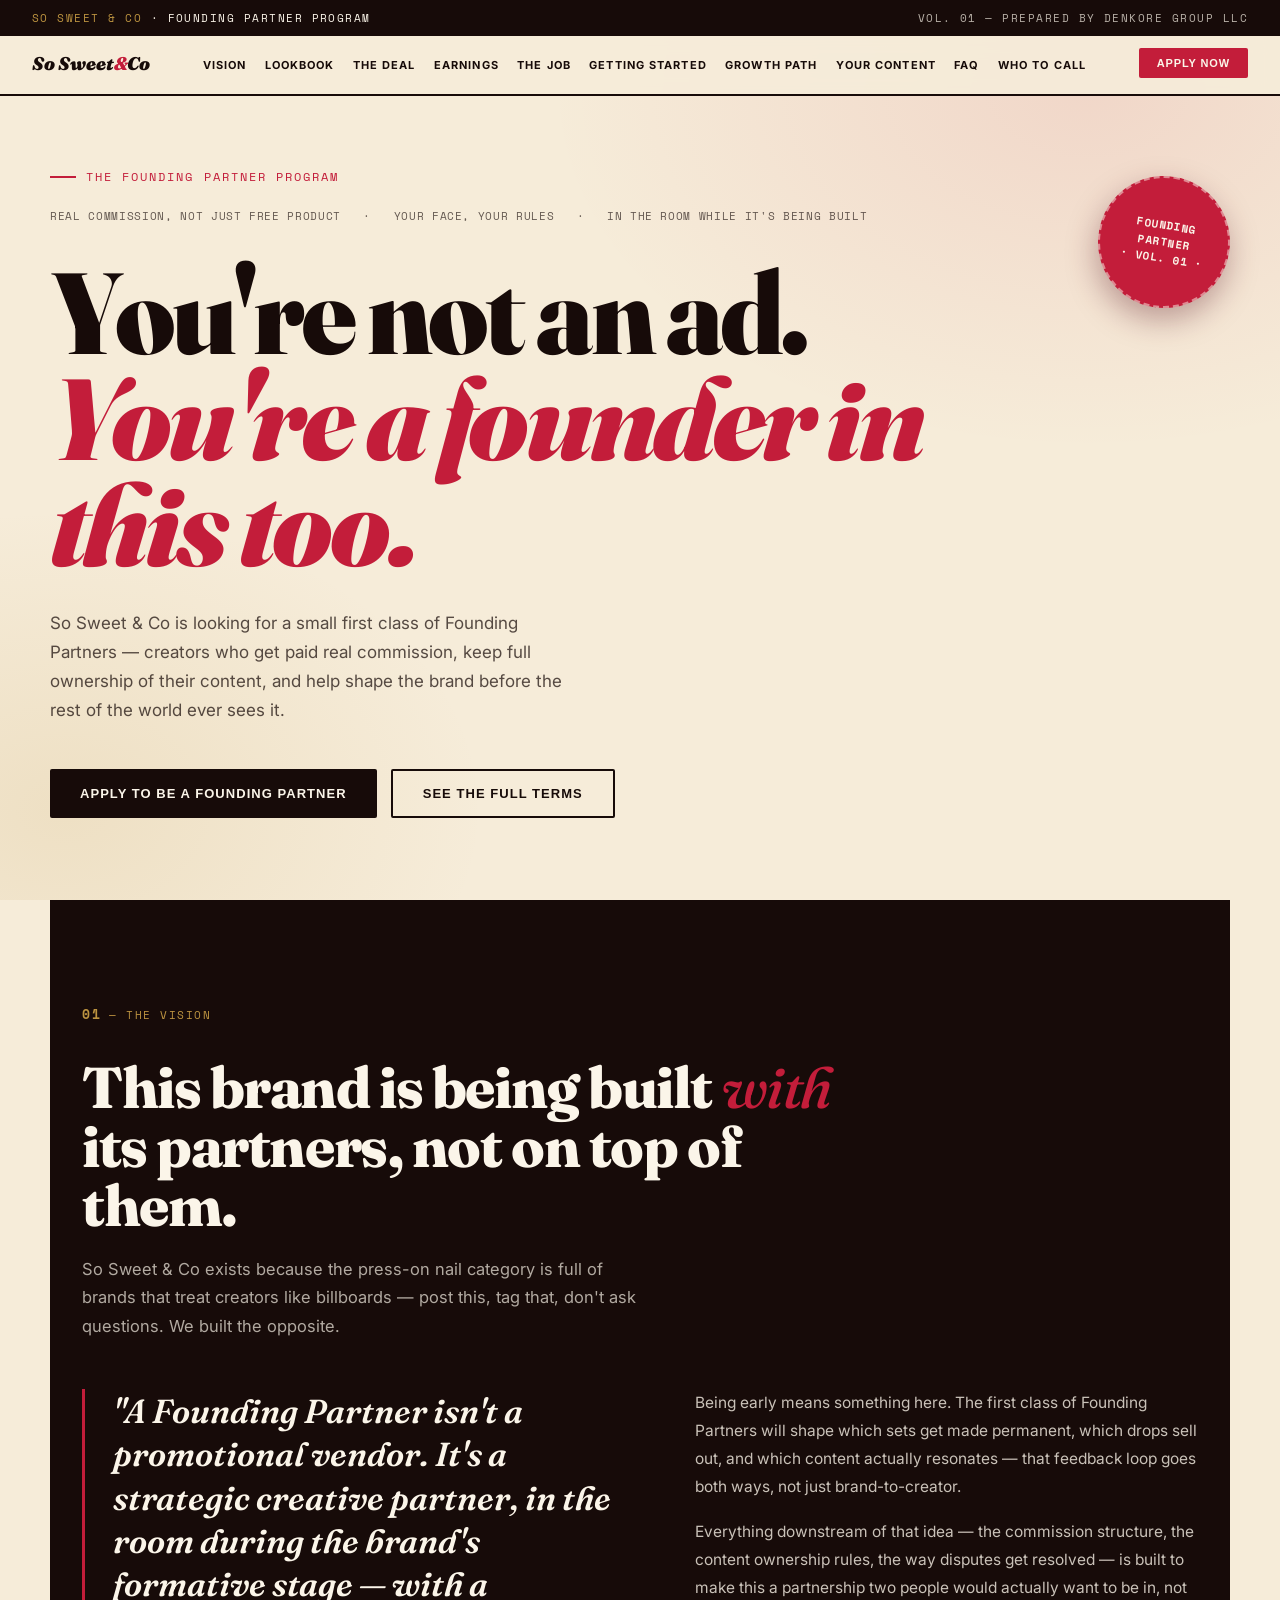
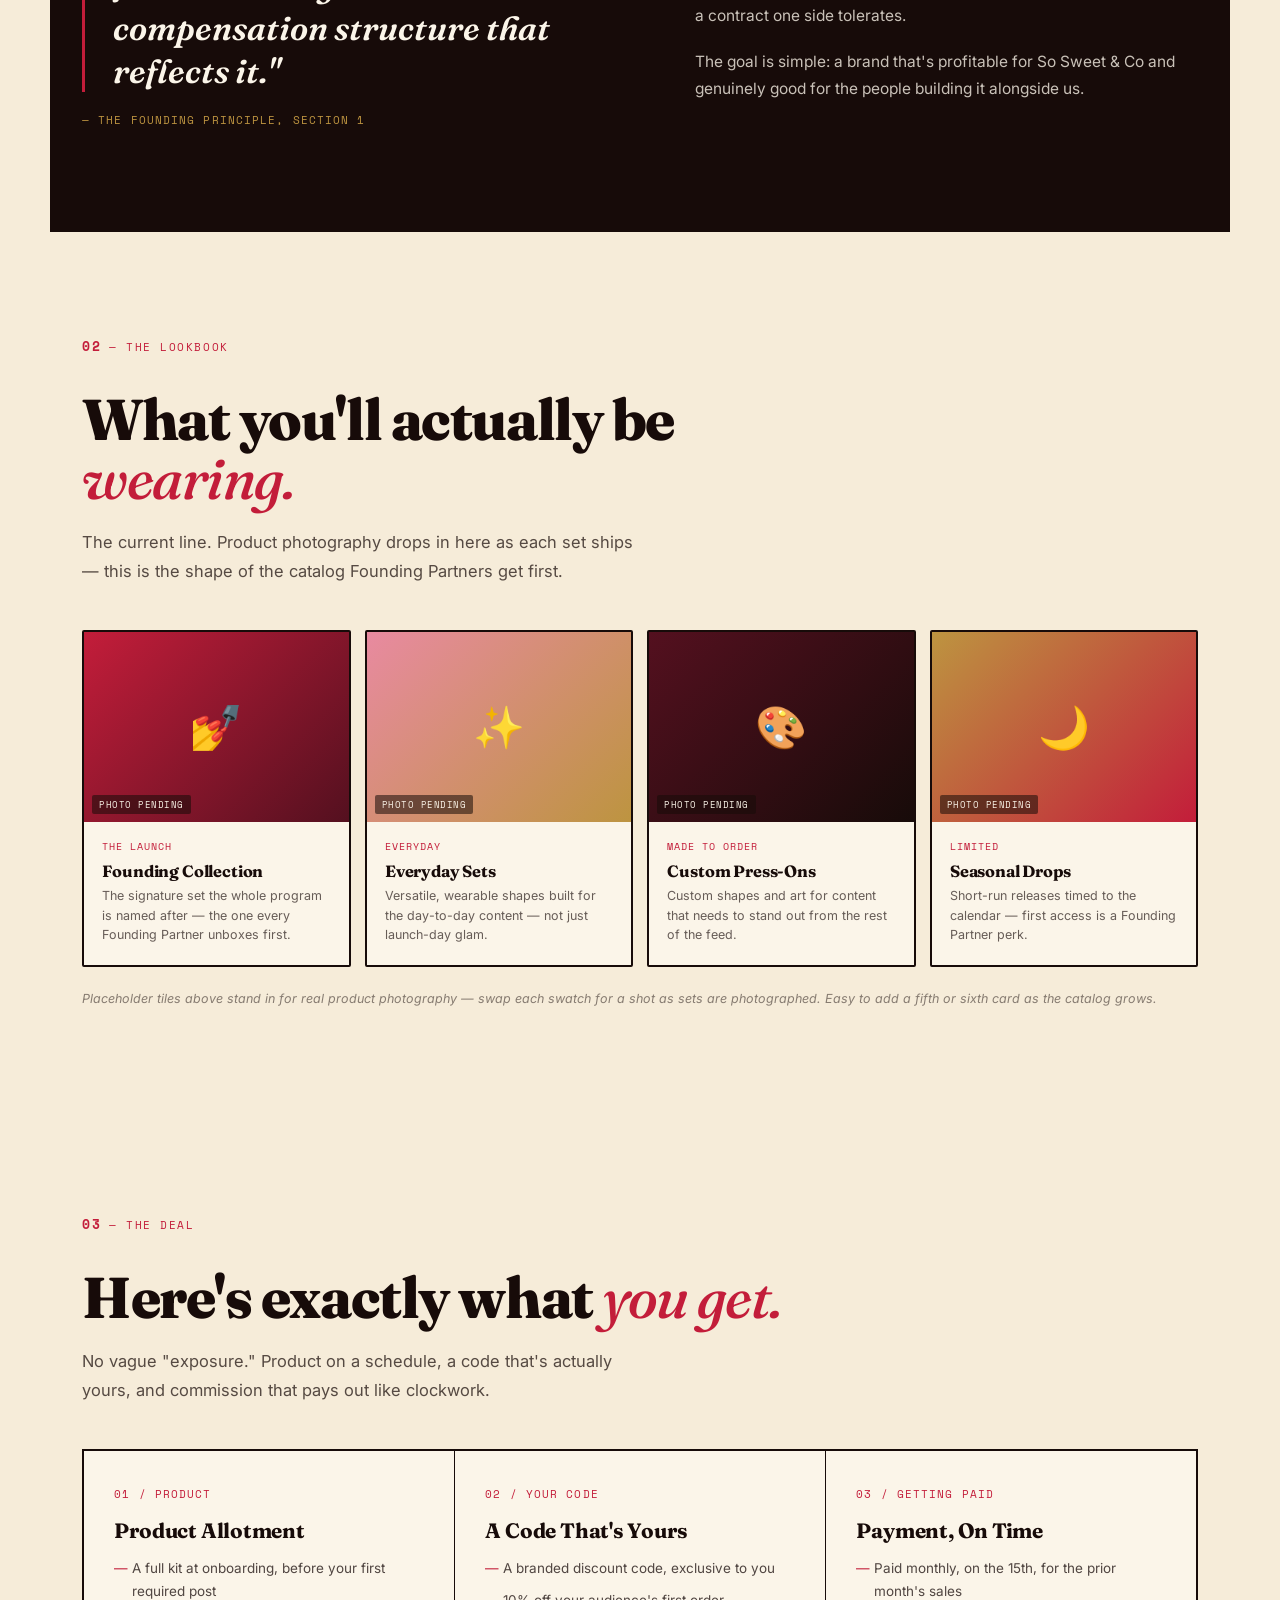
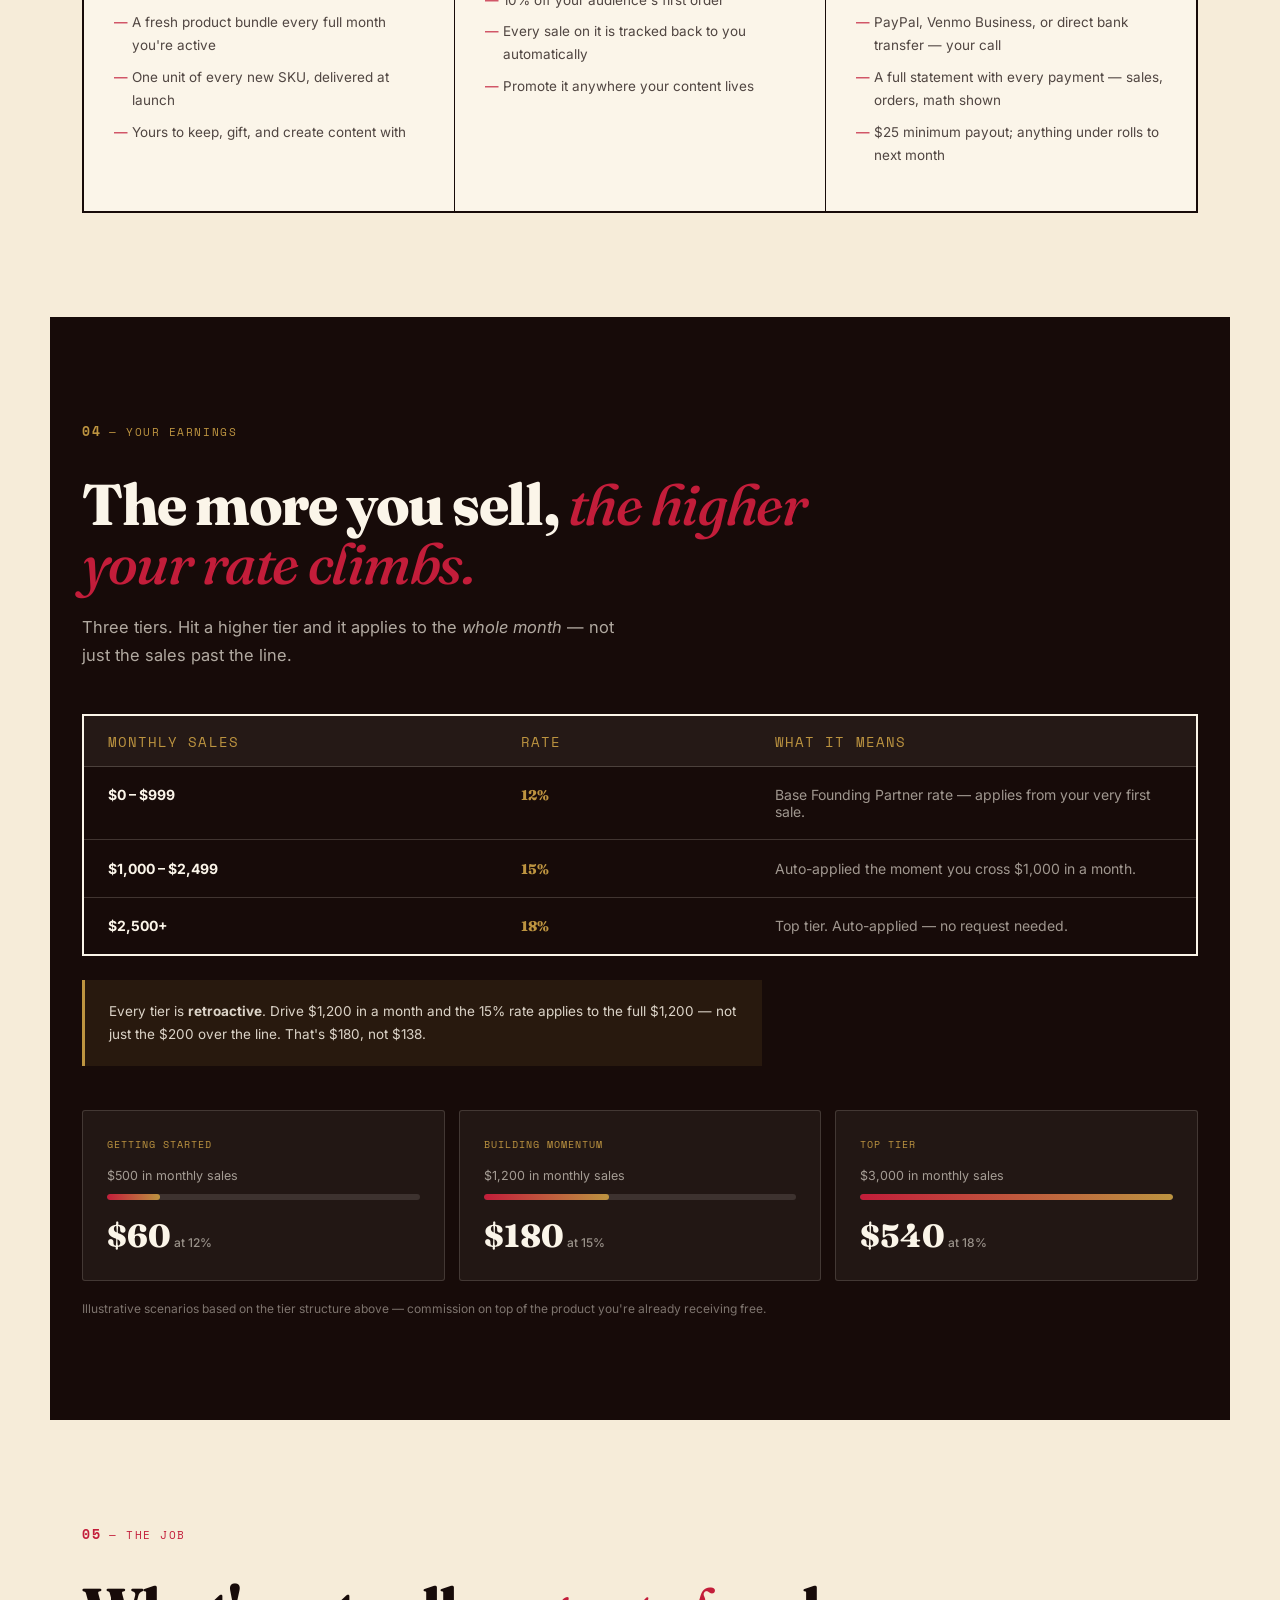
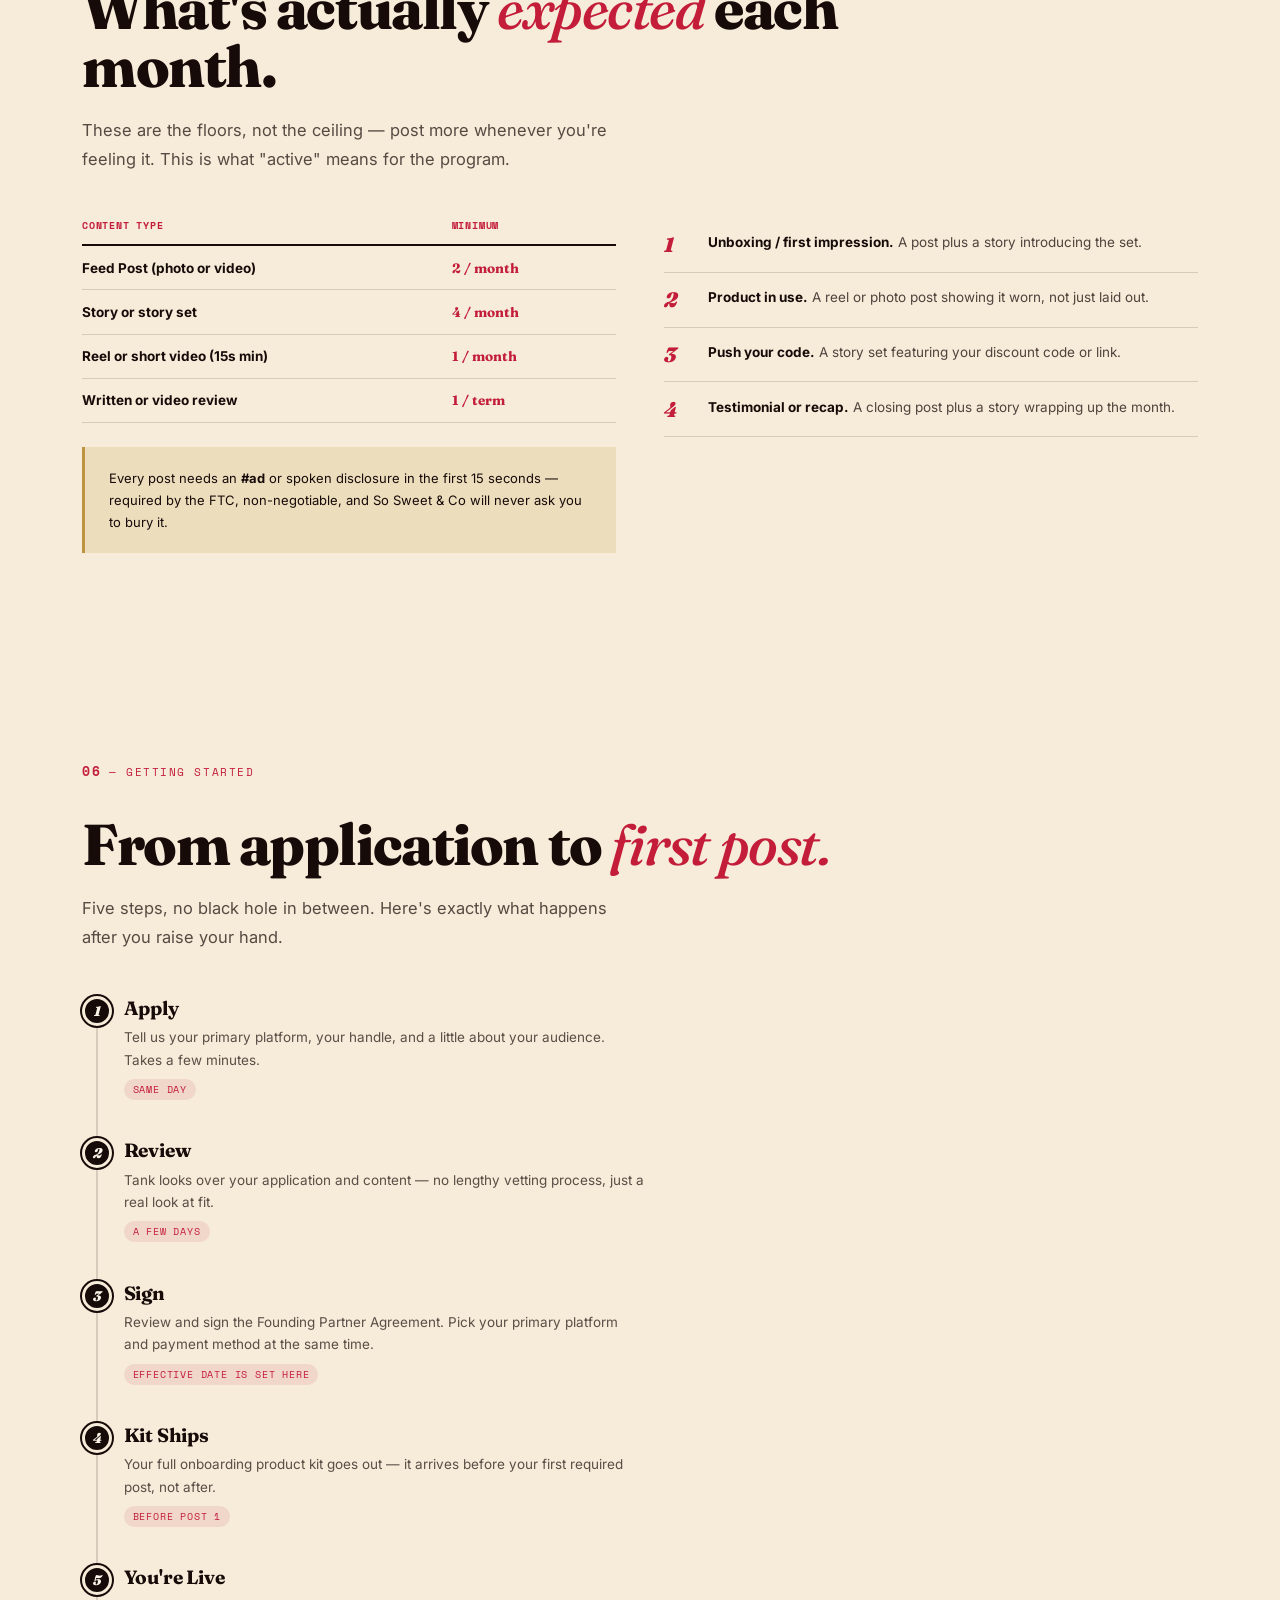
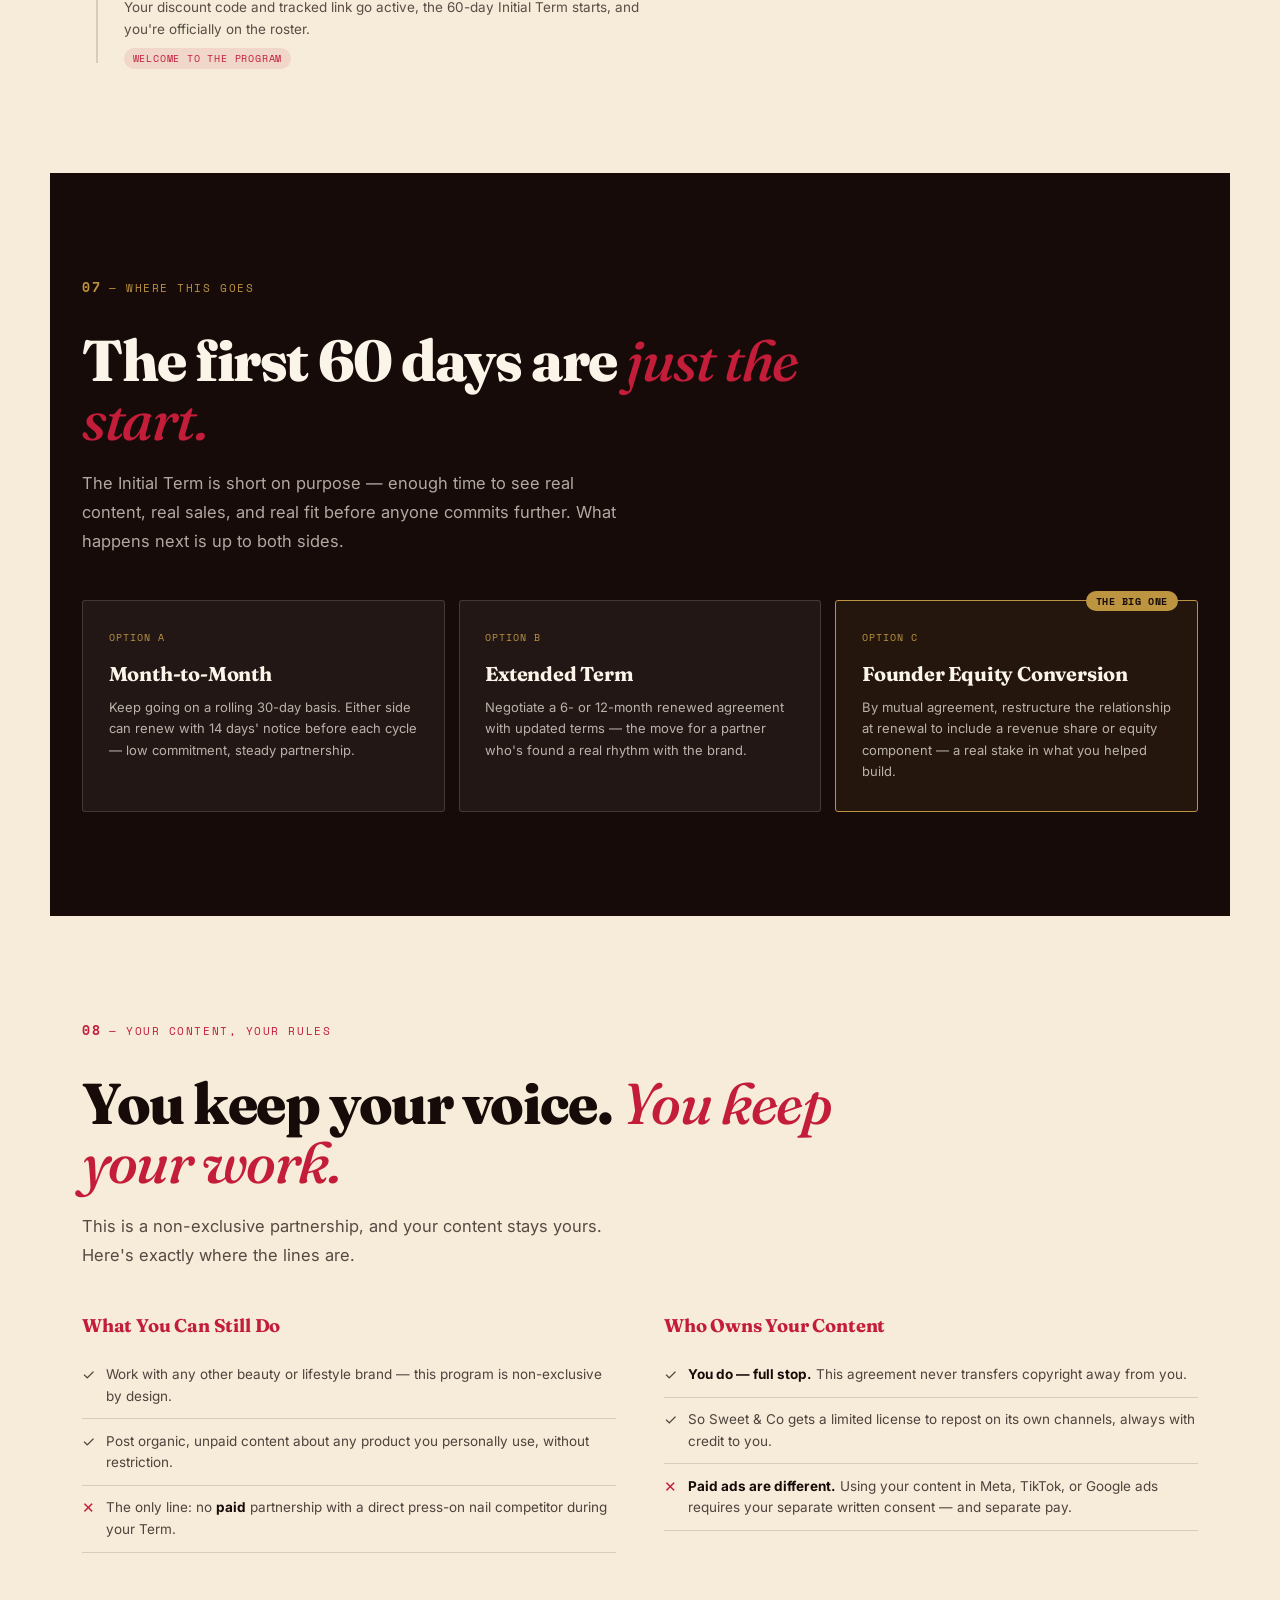
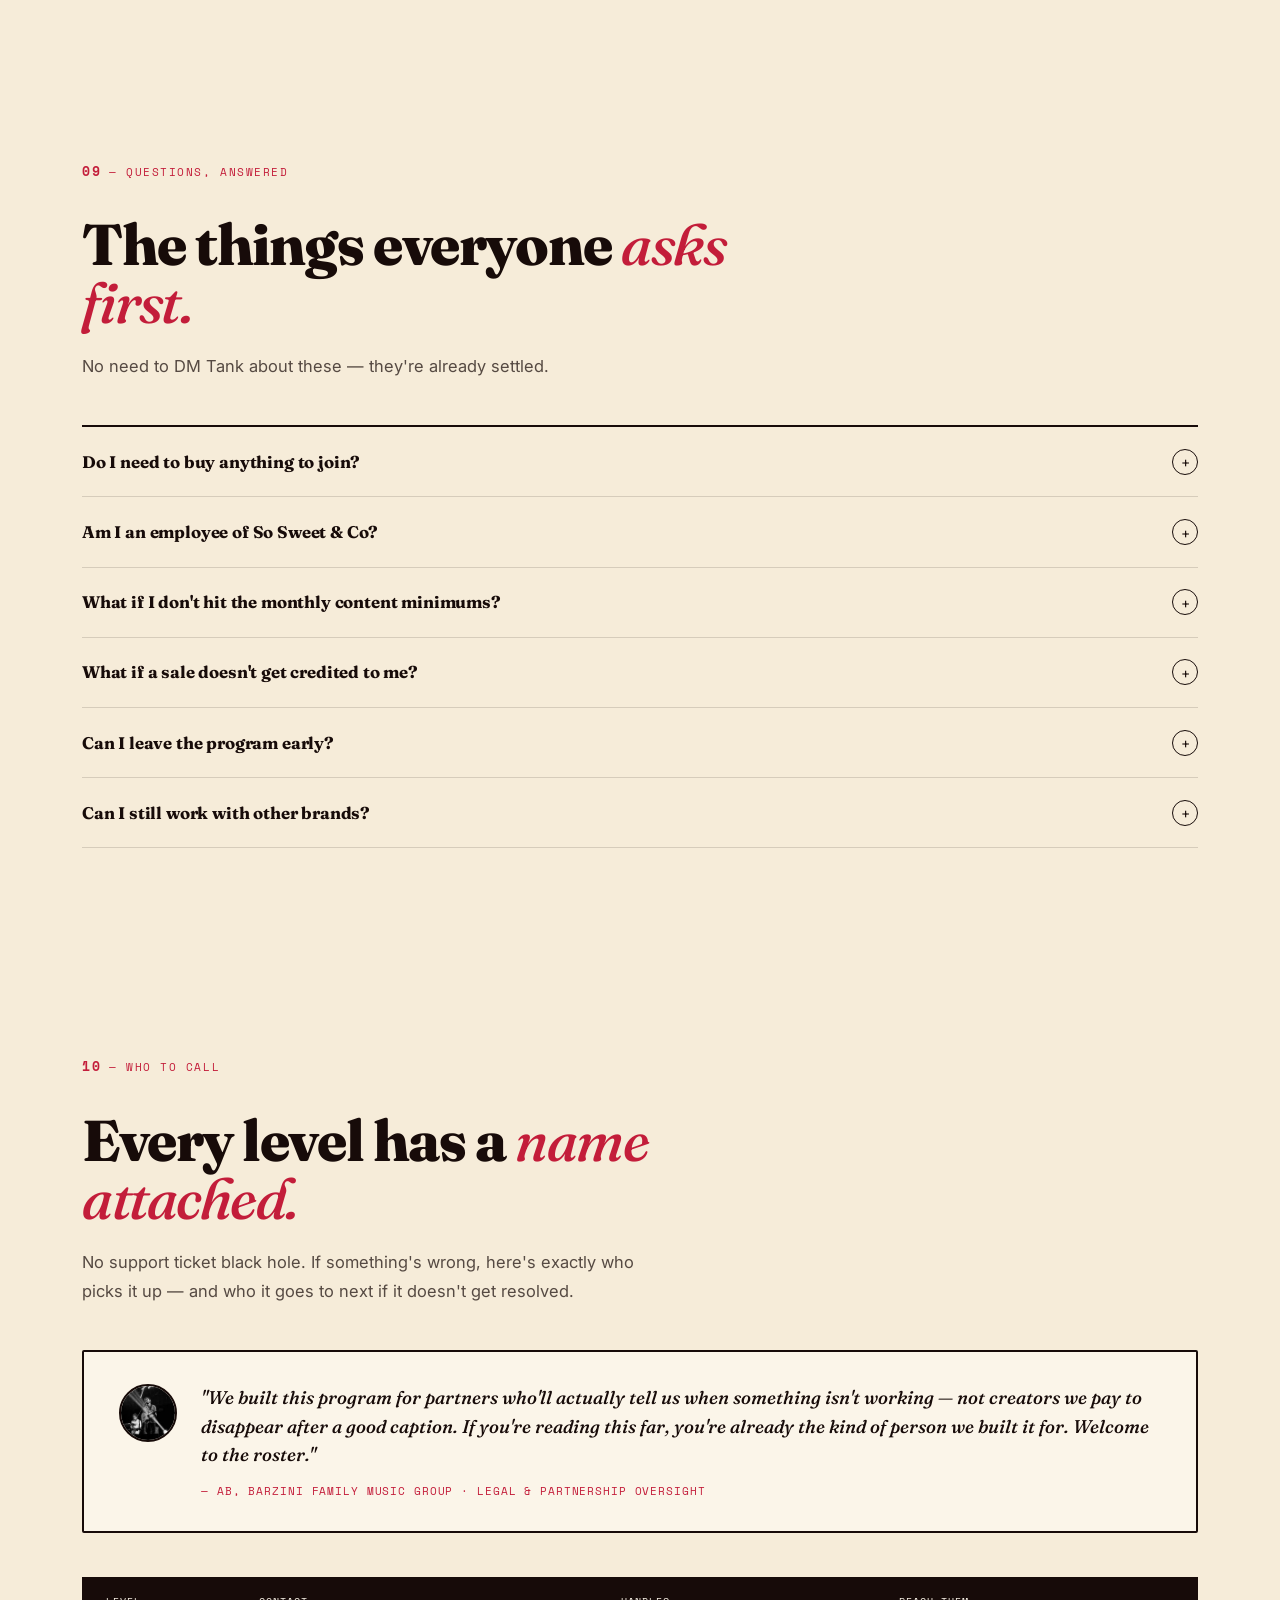
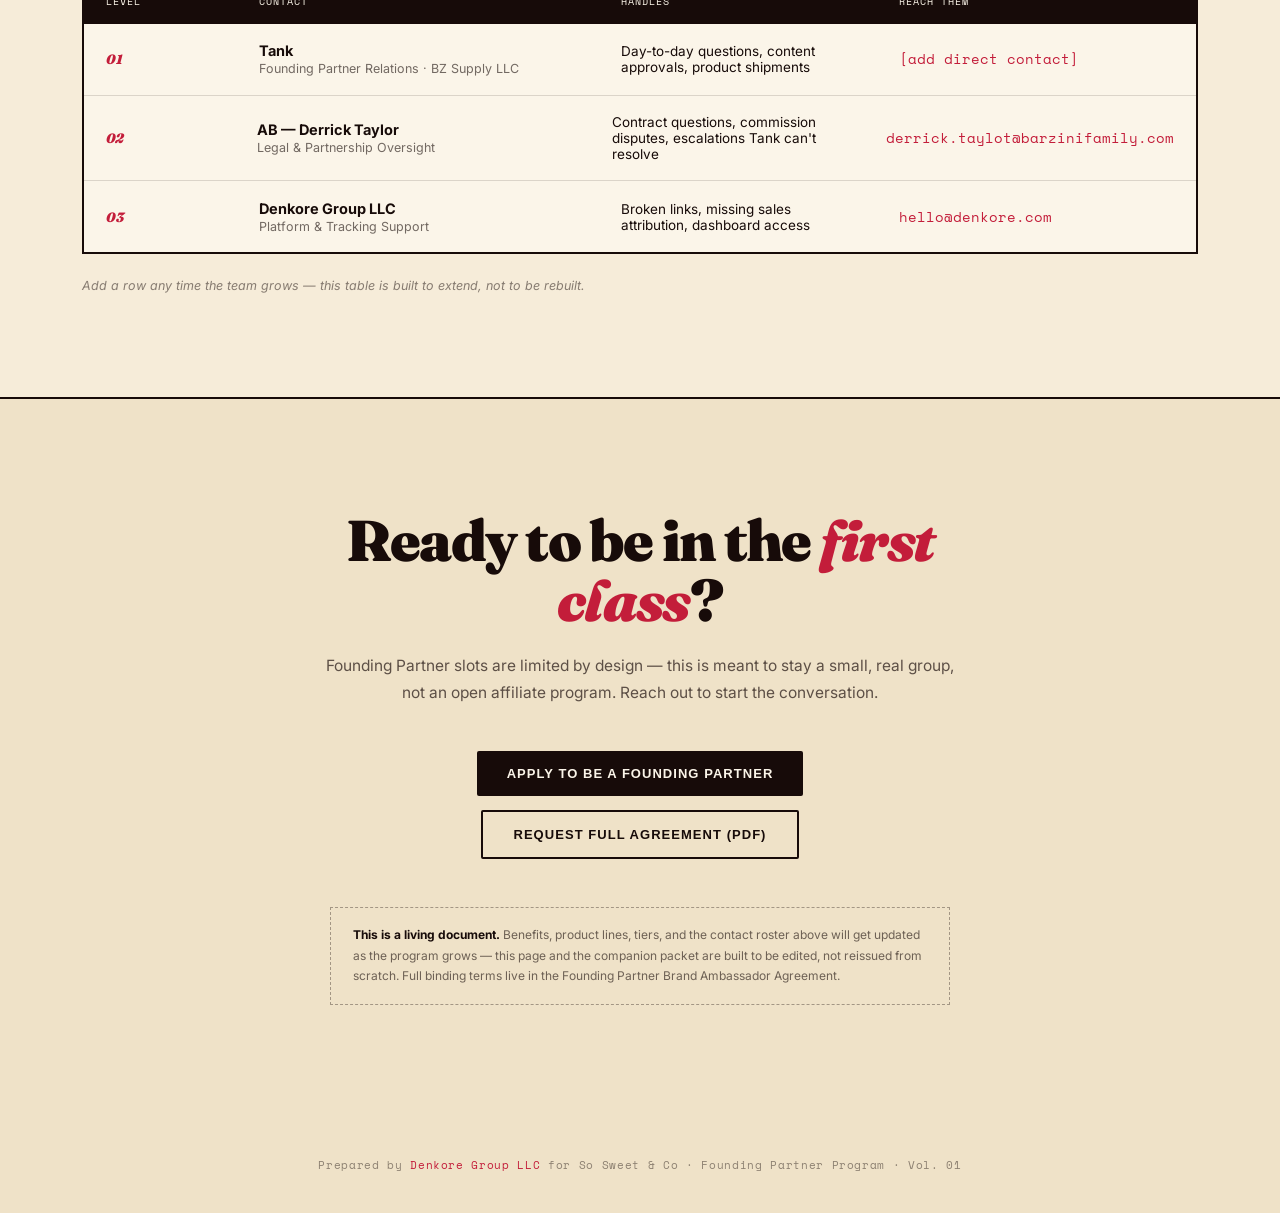
==== index.html @ 8845cc98 "initial commit: founding partner program page" ====
<!DOCTYPE html>
<html lang="en">

<head>
  <meta charset="UTF-8">
  <meta name="viewport" content="width=device-width, initial-scale=1.0">
  <title>So Sweet &amp; Co — Founding Partner Program</title>
  <link rel="preconnect" href="https://fonts.googleapis.com">
  <link
    href="https://fonts.googleapis.com/css2?family=Fraunces:ital,opsz,wght@0,9..144,300;0,9..144,600;0,9..144,700;0,9..144,900;1,9..144,500;1,9..144,700;1,9..144,900&family=Inter:wght@400;500;600;700;800&family=Space+Mono:wght@400;700&display=swap"
    rel="stylesheet">
  <link rel="stylesheet" href="styles/styles.css">
</head>

<body>

  <div class="folio">
    <div><span class="folio-issue">SO SWEET &amp; CO</span> · FOUNDING PARTNER PROGRAM</div>
    <div id="page-counter">VOL. 01 — PREPARED BY DENKORE GROUP LLC</div>
  </div>

  <nav>
    <div class="brandmark">So Sweet<span>&amp;</span>Co</div>
    <ul class="nav-links">
      <li><a href="#vision">Vision</a></li>
      <li><a href="#lookbook">Lookbook</a></li>
      <li><a href="#deal">The Deal</a></li>
      <li><a href="#earnings">Earnings</a></li>
      <li><a href="#assignment">The Job</a></li>
      <li><a href="#timeline">Getting Started</a></li>
      <li><a href="#growth">Growth Path</a></li>
      <li><a href="#ownership">Your Content</a></li>
      <li><a href="#faq">FAQ</a></li>
      <li><a href="#staff">Who to Call</a></li>
    </ul>
    <button class="nav-cta">Apply Now</button>
  </nav>

  <!-- ═══ COVER ═══ -->
  <div class="cover">
    <div class="cover-inner">
      <div class="cover-stamp">FOUNDING<br>PARTNER<br>· VOL. 01 ·</div>
      <div class="cover-eyebrow">The Founding Partner Program</div>
      <div class="cover-lines">
        <span>Real Commission, Not Just Free Product</span>
        <span>·</span>
        <span>Your Face, Your Rules</span>
        <span>·</span>
        <span>In the Room While It's Being Built</span>
      </div>
      <h1 class="cover-title display">
        You're not an ad.
        <em>You're a founder in this too.</em>
      </h1>
      <p class="cover-sub">So Sweet &amp; Co is looking for a small first class of Founding Partners — creators who get
        paid real commission, keep full ownership of their content, and help shape the brand before the rest of the
        world ever sees it.</p>
      <div class="cover-actions">
        <button class="btn-primary">Apply to Be a Founding Partner</button>
        <button class="btn-ghost">See the Full Terms</button>
      </div>
    </div>
  </div>

  <!-- ═══ VISION ═══ -->
  <div class="spread section-dark reveal" id="vision">
    <div class="folio-mark"><span class="num">01</span> — The Vision</div>
    <h2 class="spread-title display">This brand is being built <span class="accent">with</span> its partners, not on top
      of them.</h2>
    <p class="spread-lede">So Sweet &amp; Co exists because the press-on nail category is full of brands that treat
      creators like billboards — post this, tag that, don't ask questions. We built the opposite.</p>

    <div class="vision-grid">
      <div>
        <div class="pull-quote">"A Founding Partner isn't a promotional vendor. It's a strategic creative partner, in
          the room during the brand's formative stage — with a compensation structure that reflects it."</div>
        <div class="pull-quote-attr">— The founding principle, Section 1</div>
      </div>
      <div class="vision-body">
        <p>Being early means something here. The first class of Founding Partners will shape which sets get made
          permanent, which drops sell out, and which content actually resonates — that feedback loop goes both ways, not
          just brand-to-creator.</p>
        <p>Everything downstream of that idea — the commission structure, the content ownership rules, the way disputes
          get resolved — is built to make this a partnership two people would actually want to be in, not a contract one
          side tolerates.</p>
        <p>The goal is simple: a brand that's profitable for So Sweet &amp; Co and genuinely good for the people
          building it alongside us.</p>
      </div>
    </div>
  </div>

  <!-- ═══ LOOKBOOK ═══ -->
  <div class="spread reveal" id="lookbook">
    <div class="folio-mark"><span class="num">02</span> — The Lookbook</div>
    <h2 class="spread-title display">What you'll actually be <span class="accent">wearing.</span></h2>
    <p class="spread-lede">The current line. Product photography drops in here as each set ships — this is the shape of
      the catalog Founding Partners get first.</p>

    <div class="lookbook-grid">
      <div class="look-card">
        <div class="look-swatch" style="background:linear-gradient(135deg,#c31d3a,#54101f)">💅<span class="ph-tag">Photo
            pending</span></div>
        <div class="look-body">
          <div class="look-tag">The Launch</div>
          <div class="look-title display">Founding Collection</div>
          <div class="look-desc">The signature set the whole program is named after — the one every Founding Partner
            unboxes first.</div>
        </div>
      </div>
      <div class="look-card">
        <div class="look-swatch" style="background:linear-gradient(135deg,#e88aa0,#bd9440)">✨<span class="ph-tag">Photo
            pending</span></div>
        <div class="look-body">
          <div class="look-tag">Everyday</div>
          <div class="look-title display">Everyday Sets</div>
          <div class="look-desc">Versatile, wearable shapes built for the day-to-day content — not just launch-day glam.
          </div>
        </div>
      </div>
      <div class="look-card">
        <div class="look-swatch" style="background:linear-gradient(135deg,#54101f,#170b09)">🎨<span class="ph-tag">Photo
            pending</span></div>
        <div class="look-body">
          <div class="look-tag">Made to Order</div>
          <div class="look-title display">Custom Press-Ons</div>
          <div class="look-desc">Custom shapes and art for content that needs to stand out from the rest of the feed.
          </div>
        </div>
      </div>
      <div class="look-card">
        <div class="look-swatch" style="background:linear-gradient(135deg,#bd9440,#c31d3a)">🌙<span class="ph-tag">Photo
            pending</span></div>
        <div class="look-body">
          <div class="look-tag">Limited</div>
          <div class="look-title display">Seasonal Drops</div>
          <div class="look-desc">Short-run releases timed to the calendar — first access is a Founding Partner perk.
          </div>
        </div>
      </div>
    </div>
    <p class="lookbook-note">Placeholder tiles above stand in for real product photography — swap each swatch for a shot
      as sets are photographed. Easy to add a fifth or sixth card as the catalog grows.</p>
  </div>

  <!-- ═══ THE DEAL ═══ -->
  <div class="spread reveal" id="deal">
    <div class="folio-mark"><span class="num">03</span> — The Deal</div>
    <h2 class="spread-title display">Here's exactly what <span class="accent">you get.</span></h2>
    <p class="spread-lede">No vague "exposure." Product on a schedule, a code that's actually yours, and commission that
      pays out like clockwork.</p>

    <div class="deal-grid">
      <div class="deal-card">
        <div class="deal-num mono">01 / PRODUCT</div>
        <div class="deal-title display">Product Allotment</div>
        <ul class="deal-list">
          <li>A full kit at onboarding, before your first required post</li>
          <li>A fresh product bundle every full month you're active</li>
          <li>One unit of every new SKU, delivered at launch</li>
          <li>Yours to keep, gift, and create content with</li>
        </ul>
      </div>
      <div class="deal-card">
        <div class="deal-num mono">02 / YOUR CODE</div>
        <div class="deal-title display">A Code That's Yours</div>
        <ul class="deal-list">
          <li>A branded discount code, exclusive to you</li>
          <li>10% off your audience's first order</li>
          <li>Every sale on it is tracked back to you automatically</li>
          <li>Promote it anywhere your content lives</li>
        </ul>
      </div>
      <div class="deal-card">
        <div class="deal-num mono">03 / GETTING PAID</div>
        <div class="deal-title display">Payment, On Time</div>
        <ul class="deal-list">
          <li>Paid monthly, on the 15th, for the prior month's sales</li>
          <li>PayPal, Venmo Business, or direct bank transfer — your call</li>
          <li>A full statement with every payment — sales, orders, math shown</li>
          <li>$25 minimum payout; anything under rolls to next month</li>
        </ul>
      </div>
    </div>
  </div>

  <!-- ═══ EARNINGS ═══ -->
  <div class="spread section-dark reveal" id="earnings">
    <div class="folio-mark"><span class="num">04</span> — Your Earnings</div>
    <h2 class="spread-title display">The more you sell, <span class="accent">the higher your rate climbs.</span></h2>
    <p class="spread-lede">Three tiers. Hit a higher tier and it applies to the <em>whole month</em> — not just the
      sales past the line.</p>

    <div class="tier-table">
      <div class="tier-row head">
        <div>Monthly Sales</div>
        <div>Rate</div>
        <div>What It Means</div>
      </div>
      <div class="tier-row">
        <div class="tier-name">$0 – $999</div>
        <div class="tier-rate display">12%</div>
        <div class="tier-note">Base Founding Partner rate — applies from your very first sale.</div>
      </div>
      <div class="tier-row">
        <div class="tier-name">$1,000 – $2,499</div>
        <div class="tier-rate display">15%</div>
        <div class="tier-note">Auto-applied the moment you cross $1,000 in a month.</div>
      </div>
      <div class="tier-row">
        <div class="tier-name">$2,500+</div>
        <div class="tier-rate display">18%</div>
        <div class="tier-note">Top tier. Auto-applied — no request needed.</div>
      </div>
    </div>

    <div class="retro-note">Every tier is <strong>retroactive</strong>. Drive $1,200 in a month and the 15% rate applies
      to the full $1,200 — not just the $200 over the line. That's $180, not $138.</div>

    <div class="scenario-row">
      <div class="scenario-card">
        <div class="scenario-label mono">Getting Started</div>
        <div class="scenario-sales">$500 in monthly sales</div>
        <div class="scenario-bar-wrap">
          <div class="scenario-bar" style="width:17%"></div>
        </div>
        <div class="scenario-earn display">$60<small>&nbsp;at 12%</small></div>
      </div>
      <div class="scenario-card">
        <div class="scenario-label mono">Building Momentum</div>
        <div class="scenario-sales">$1,200 in monthly sales</div>
        <div class="scenario-bar-wrap">
          <div class="scenario-bar" style="width:40%"></div>
        </div>
        <div class="scenario-earn display">$180<small>&nbsp;at 15%</small></div>
      </div>
      <div class="scenario-card">
        <div class="scenario-label mono">Top Tier</div>
        <div class="scenario-sales">$3,000 in monthly sales</div>
        <div class="scenario-bar-wrap">
          <div class="scenario-bar" style="width:100%"></div>
        </div>
        <div class="scenario-earn display">$540<small>&nbsp;at 18%</small></div>
      </div>
    </div>
    <p style="margin-top:1.25rem;font-size:12px;color:rgba(251,245,233,0.45)">Illustrative scenarios based on the tier
      structure above — commission on top of the product you're already receiving free.</p>
  </div>

  <!-- ═══ THE ASSIGNMENT ═══ -->
  <div class="spread reveal" id="assignment">
    <div class="folio-mark"><span class="num">05</span> — The Job</div>
    <h2 class="spread-title display">What's actually <span class="accent">expected</span> each month.</h2>
    <p class="spread-lede">These are the floors, not the ceiling — post more whenever you're feeling it. This is what
      "active" means for the program.</p>

    <div class="assign-grid">
      <div>
        <table class="assign-table">
          <tr>
            <th>Content Type</th>
            <th>Minimum</th>
          </tr>
          <tr>
            <td>Feed Post (photo or video)</td>
            <td>2 / month</td>
          </tr>
          <tr>
            <td>Story or story set</td>
            <td>4 / month</td>
          </tr>
          <tr>
            <td>Reel or short video (15s min)</td>
            <td>1 / month</td>
          </tr>
          <tr>
            <td>Written or video review</td>
            <td>1 / term</td>
          </tr>
        </table>
        <div class="quality-note">Every post needs an <strong>#ad</strong> or spoken disclosure in the first 15 seconds
          — required by the FTC, non-negotiable, and So Sweet &amp; Co will never ask you to bury it.</div>
      </div>
      <div>
        <ul class="week-list">
          <li><span class="week-num display">1</span><span class="week-text"><strong>Unboxing / first
                impression.</strong> A post plus a story introducing the set.</span></li>
          <li><span class="week-num display">2</span><span class="week-text"><strong>Product in use.</strong> A reel or
              photo post showing it worn, not just laid out.</span></li>
          <li><span class="week-num display">3</span><span class="week-text"><strong>Push your code.</strong> A story
              set featuring your discount code or link.</span></li>
          <li><span class="week-num display">4</span><span class="week-text"><strong>Testimonial or recap.</strong> A
              closing post plus a story wrapping up the month.</span></li>
        </ul>
      </div>
    </div>
  </div>

  <!-- ═══ GETTING STARTED (timeline) ═══ -->
  <div class="spread reveal" id="timeline">
    <div class="folio-mark"><span class="num">06</span> — Getting Started</div>
    <h2 class="spread-title display">From application to <span class="accent">first post.</span></h2>
    <p class="spread-lede">Five steps, no black hole in between. Here's exactly what happens after you raise your hand.
    </p>

    <div class="timeline">
      <div class="tl-step">
        <div class="tl-dot">1</div>
        <div class="tl-title display">Apply</div>
        <div class="tl-desc">Tell us your primary platform, your handle, and a little about your audience. Takes a few
          minutes.</div>
        <span class="tl-tag">Same day</span>
      </div>
      <div class="tl-step">
        <div class="tl-dot">2</div>
        <div class="tl-title display">Review</div>
        <div class="tl-desc">Tank looks over your application and content — no lengthy vetting process, just a real look
          at fit.</div>
        <span class="tl-tag">A few days</span>
      </div>
      <div class="tl-step">
        <div class="tl-dot">3</div>
        <div class="tl-title display">Sign</div>
        <div class="tl-desc">Review and sign the Founding Partner Agreement. Pick your primary platform and payment
          method at the same time.</div>
        <span class="tl-tag">Effective date is set here</span>
      </div>
      <div class="tl-step">
        <div class="tl-dot">4</div>
        <div class="tl-title display">Kit Ships</div>
        <div class="tl-desc">Your full onboarding product kit goes out — it arrives before your first required post, not
          after.</div>
        <span class="tl-tag">Before post 1</span>
      </div>
      <div class="tl-step">
        <div class="tl-dot">5</div>
        <div class="tl-title display">You're Live</div>
        <div class="tl-desc">Your discount code and tracked link go active, the 60-day Initial Term starts, and you're
          officially on the roster.</div>
        <span class="tl-tag">Welcome to the program</span>
      </div>
    </div>
  </div>

  <!-- ═══ GROWTH PATH ═══ -->
  <div class="spread section-dark reveal" id="growth">
    <div class="folio-mark"><span class="num">07</span> — Where This Goes</div>
    <h2 class="spread-title display">The first 60 days are <span class="accent">just the start.</span></h2>
    <p class="spread-lede">The Initial Term is short on purpose — enough time to see real content, real sales, and real
      fit before anyone commits further. What happens next is up to both sides.</p>

    <div class="path-grid">
      <div class="path-card">
        <div class="path-num mono">Option A</div>
        <div class="path-title display">Month-to-Month</div>
        <div class="path-desc">Keep going on a rolling 30-day basis. Either side can renew with 14 days' notice before
          each cycle — low commitment, steady partnership.</div>
      </div>
      <div class="path-card">
        <div class="path-num mono">Option B</div>
        <div class="path-title display">Extended Term</div>
        <div class="path-desc">Negotiate a 6- or 12-month renewed agreement with updated terms — the move for a partner
          who's found a real rhythm with the brand.</div>
      </div>
      <div class="path-card highlight">
        <div class="path-badge">The Big One</div>
        <div class="path-num mono">Option C</div>
        <div class="path-title display">Founder Equity Conversion</div>
        <div class="path-desc">By mutual agreement, restructure the relationship at renewal to include a revenue share
          or equity component — a real stake in what you helped build.</div>
      </div>
    </div>
  </div>

  <!-- ═══ EXCLUSIVITY & CONTENT OWNERSHIP ═══ -->
  <div class="spread reveal" id="ownership">
    <div class="folio-mark"><span class="num">08</span> — Your Content, Your Rules</div>
    <h2 class="spread-title display">You keep your voice. <span class="accent">You keep your work.</span></h2>
    <p class="spread-lede">This is a non-exclusive partnership, and your content stays yours. Here's exactly where the
      lines are.</p>

    <div class="owner-grid">
      <div>
        <div class="owner-col-title">What You Can Still Do</div>
        <ul class="owner-list">
          <li class="yes"><span class="ic">✓</span><span>Work with any other beauty or lifestyle brand — this program is
              non-exclusive by design.</span></li>
          <li class="yes"><span class="ic">✓</span><span>Post organic, unpaid content about any product you personally
              use, without restriction.</span></li>
          <li class="no"><span class="ic">✕</span><span>The only line: no <strong>paid</strong> partnership with a
              direct press-on nail competitor during your Term.</span></li>
        </ul>
      </div>
      <div>
        <div class="owner-col-title">Who Owns Your Content</div>
        <ul class="owner-list">
          <li class="yes"><span class="ic">✓</span><span><strong>You do — full stop.</strong> This agreement never
              transfers copyright away from you.</span></li>
          <li class="yes"><span class="ic">✓</span><span>So Sweet &amp; Co gets a limited license to repost on its own
              channels, always with credit to you.</span></li>
          <li class="no"><span class="ic">✕</span><span><strong>Paid ads are different.</strong> Using your content in
              Meta, TikTok, or Google ads requires your separate written consent — and separate pay.</span></li>
        </ul>
      </div>
    </div>
  </div>

  <!-- ═══ FAQ ═══ -->
  <div class="spread reveal" id="faq">
    <div class="folio-mark"><span class="num">09</span> — Questions, Answered</div>
    <h2 class="spread-title display">The things everyone <span class="accent">asks first.</span></h2>
    <p class="spread-lede">No need to DM Tank about these — they're already settled.</p>

    <div class="faq-list">
      <details class="faq-item">
        <summary><span class="faq-q display">Do I need to buy anything to join?</span><span class="faq-icon">+</span>
        </summary>
        <div class="faq-a">No. Your onboarding kit is gifted, delivered before your first required post. There's no
          buy-in, no starter fee, nothing to purchase.</div>
      </details>
      <details class="faq-item">
        <summary><span class="faq-q display">Am I an employee of So Sweet &amp; Co?</span><span
            class="faq-icon">+</span></summary>
        <div class="faq-a">No — you're an independent contractor, not an employee, agent, or partner of the company in
          the legal sense. You're responsible for your own taxes on commissions earned, and a 1099 is issued if you
          cross IRS thresholds.</div>
      </details>
      <details class="faq-item">
        <summary><span class="faq-q display">What if I don't hit the monthly content minimums?</span><span
            class="faq-icon">+</span></summary>
        <div class="faq-a">Life happens — reach out to Tank before the month closes if you're going to fall short. The
          minimums are what keeps the partnership active, so consistent, uncommunicated misses are treated differently
          than an occasional heads-up.</div>
      </details>
      <details class="faq-item">
        <summary><span class="faq-q display">What if a sale doesn't get credited to me?</span><span
            class="faq-icon">+</span></summary>
        <div class="faq-a">Submit a dispute in writing within 30 days of the commission statement. The team reviews
          order data and responds within 5 business days — if it was a tracking error, the commission gets corrected in
          the next pay cycle.</div>
      </details>
      <details class="faq-item">
        <summary><span class="faq-q display">Can I leave the program early?</span><span class="faq-icon">+</span>
        </summary>
        <div class="faq-a">Yes. Either side can end the Agreement with 14 days' written notice. Any commission you've
          already earned still gets paid on the next regular cycle.</div>
      </details>
      <details class="faq-item">
        <summary><span class="faq-q display">Can I still work with other brands?</span><span class="faq-icon">+</span>
        </summary>
        <div class="faq-a">Yes — this is non-exclusive. The one restriction is paid work with a direct press-on nail
          competitor during your Term. Every other beauty or lifestyle brand is fair game, and organic content about any
          product is unrestricted.</div>
      </details>
    </div>
  </div>

  <!-- ═══ WHO TO CALL ═══ -->
  <div class="spread reveal" id="staff">
    <div class="folio-mark"><span class="num">10</span> — Who to Call</div>
    <h2 class="spread-title display">Every level has a <span class="accent">name attached.</span></h2>
    <p class="spread-lede">No support ticket black hole. If something's wrong, here's exactly who picks it up — and who
      it goes to next if it doesn't get resolved.</p>

    <div class="welcome-quote">
      <img src="images/453-120x120.jpg" alt="AB Avatar" class="welcome-avatar">
      <div>
        <div class="welcome-text">"We built this program for partners who'll actually tell us when something isn't
          working — not creators we pay to disappear after a good caption. If you're reading this far, you're already
          the kind of person we built it for. Welcome to the roster."</div>
        <div class="welcome-attr">— AB, Barzini Family Music Group · Legal &amp; Partnership Oversight</div>
      </div>
    </div>


    <div class="staff-box">
      <div class="staff-row head">
        <div>Level</div>
        <div>Contact</div>
        <div>Handles</div>
        <div>Reach Them</div>
      </div>
      <div class="staff-row">
        <div class="staff-level display">01</div>
        <div>
          <div class="staff-name">Tank</div>
          <div class="staff-role">Founding Partner Relations · BZ Supply LLC</div>
        </div>
        <div>Day-to-day questions, content approvals, product shipments</div>
        <div class="staff-contact">[add direct contact]</div>
      </div>
      <div class="staff-row">
        <div class="staff-level display">02</div>
        <div>
          <div class="staff-name">AB — Derrick Taylor</div>
          <div class="staff-role">Legal &amp; Partnership Oversight</div>
        </div>
        <div>Contract questions, commission disputes, escalations Tank can't resolve</div>
        <div class="staff-contact">derrick.taylot@barzinifamily.com</div>
      </div>
      <div class="staff-row">
        <div class="staff-level display">03</div>
        <div>
          <div class="staff-name">Denkore Group LLC</div>
          <div class="staff-role">Platform &amp; Tracking Support</div>
        </div>
        <div>Broken links, missing sales attribution, dashboard access</div>
        <div class="staff-contact">hello@denkore.com</div>
      </div>
    </div>
    <p class="lookbook-note">Add a row any time the team grows — this table is built to extend, not to be rebuilt.</p>
  </div>

  <!-- ═══ CLOSING ═══ -->
  <div class="closing reveal">
    <div class="closing-inner">
      <h2 class="closing-title display">Ready to be in the <em>first class</em>?</h2>
      <p class="closing-sub">Founding Partner slots are limited by design — this is meant to stay a small, real group,
        not an open affiliate program. Reach out to start the conversation.</p>
      <div class="cover-actions" style="justify-content:center">
        <button class="btn-primary">Apply to Be a Founding Partner</button>
        <button class="btn-ghost">Request Full Agreement (PDF)</button>
      </div>
      <div class="living-doc"><strong>This is a living document.</strong> Benefits, product lines, tiers, and the
        contact roster above will get updated as the program grows — this page and the companion packet are built to be
        edited, not reissued from scratch. Full binding terms live in the Founding Partner Brand Ambassador Agreement.
      </div>
    </div>
  </div>

  <footer>
    Prepared by <span>Denkore Group LLC</span> for So Sweet &amp; Co · Founding Partner Program · Vol. 01
  </footer>

  <script>
    const revObs = new IntersectionObserver(entries => {
      entries.forEach(e => {
        if (!e.isIntersecting) return
        e.target.classList.add('in')
        revObs.unobserve(e.target)
      })
    }, { threshold: .12, rootMargin: '0px 0px -60px 0px' })
    document.querySelectorAll('.reveal').forEach(el => revObs.observe(el))

    document.querySelectorAll('.nav-links a').forEach(a => {
      a.addEventListener('click', e => {
        e.preventDefault()
        document.querySelector(a.getAttribute('href'))?.scrollIntoView({ behavior: 'smooth', block: 'start' })
      })
    })
  </script>
</body>

</html>
---- styles/styles.css ----
*,
*::before,
*::after {
  margin: 0;
  padding: 0;
  box-sizing: border-box
}

:root {
  --ink: #170b09;
  --paper: #f6ecd9;
  --paper2: #efe2c8;
  --crimson: #c31d3a;
  --crimson-dim: rgba(195, 29, 58, 0.1);
  --deep: #54101f;
  --deep2: #2f0a13;
  --gold: #bd9440;
  --gold-soft: rgba(189, 148, 64, 0.18);
  --blush: #e88aa0;
  --cream: #fbf5e9;
  --line: rgba(23, 11, 9, 0.14);
  --line-light: rgba(251, 245, 233, 0.22);
  --ease: cubic-bezier(0.22, 1, 0.36, 1);
}

html {
  scroll-behavior: smooth
}

body {
  background: var(--paper);
  color: var(--ink);
  font-family: 'Inter', sans-serif;
  overflow-x: hidden;
  -webkit-font-smoothing: antialiased
}

.display {
  font-family: 'Fraunces', serif
}

.mono {
  font-family: 'Space Mono', monospace
}

/* ─── FOLIO / PAGE NUMBER STRIP ─── */
.folio {
  position: fixed;
  top: 0;
  left: 0;
  right: 0;
  z-index: 300;
  display: flex;
  justify-content: space-between;
  align-items: center;
  padding: 10px 2rem;
  background: var(--ink);
  color: var(--cream);
  font-family: 'Space Mono', monospace;
  font-size: 10.5px;
  letter-spacing: .14em;
  text-transform: uppercase
}

.folio-issue {
  color: var(--gold)
}

#page-counter {
  opacity: .7
}

/* ─── MASTHEAD NAV ─── */
nav {
  position: fixed;
  top: 32px;
  left: 0;
  right: 0;
  z-index: 299;
  height: 64px;
  padding: 0 2rem;
  display: flex;
  align-items: center;
  justify-content: space-between;
  background: rgba(246, 236, 217, 0.92);
  backdrop-filter: blur(10px);
  border-bottom: 2px solid var(--ink)
}

.brandmark {
  font-family: 'Fraunces', serif;
  font-weight: 900;
  font-style: italic;
  font-size: 1.15rem;
  letter-spacing: -0.01em
}

.brandmark span {
  color: var(--crimson)
}

.nav-links {
  display: flex;
  gap: 1.15rem;
  list-style: none
}

.nav-links a {
  font-size: 11px;
  font-weight: 700;
  letter-spacing: .1em;
  text-transform: uppercase;
  color: var(--ink);
  text-decoration: none;
  position: relative;
  padding-bottom: 3px
}

.nav-links a::after {
  content: '';
  position: absolute;
  left: 0;
  bottom: 0;
  width: 0;
  height: 2px;
  background: var(--crimson);
  transition: width .25s var(--ease)
}

.nav-links a:hover::after {
  width: 100%
}

.nav-cta {
  padding: 9px 18px;
  background: var(--crimson);
  color: var(--cream);
  border: none;
  font-size: 11px;
  font-weight: 700;
  letter-spacing: .08em;
  text-transform: uppercase;
  cursor: pointer;
  border-radius: 2px;
  transition: background .2s
}

.nav-cta:hover {
  background: var(--deep2)
}

@media(max-width:860px) {
  .nav-links {
    display: none
  }
}

/* ─── COVER / HERO ─── */
.cover {
  min-height: 100vh;
  position: relative;
  display: flex;
  flex-direction: column;
  justify-content: center;
  padding: 150px 2rem 4rem;
  overflow: hidden;
  background:
    radial-gradient(ellipse 900px 600px at 85% 10%, rgba(195, 29, 58, 0.10), transparent 60%),
    radial-gradient(ellipse 700px 500px at 5% 90%, rgba(189, 148, 64, 0.14), transparent 60%),
    var(--paper)
}

.cover-inner {
  max-width: 1180px;
  margin: 0 auto;
  width: 100%;
  position: relative;
  z-index: 2
}

.cover-stamp {
  position: absolute;
  top: 8px;
  right: 0;
  width: 132px;
  height: 132px;
  border-radius: 50%;
  background: var(--crimson);
  color: var(--cream);
  display: flex;
  align-items: center;
  justify-content: center;
  text-align: center;
  transform: rotate(9deg);
  font-family: 'Space Mono', monospace;
  font-size: 11px;
  font-weight: 700;
  letter-spacing: .05em;
  line-height: 1.5;
  box-shadow: 0 12px 30px rgba(84, 16, 31, 0.35);
  border: 2px dashed rgba(251, 245, 233, 0.5)
}

.cover-eyebrow {
  display: flex;
  align-items: center;
  gap: .6rem;
  font-family: 'Space Mono', monospace;
  font-size: 11.5px;
  letter-spacing: .18em;
  text-transform: uppercase;
  color: var(--crimson);
  margin-bottom: 1.4rem
}

.cover-eyebrow::before {
  content: '';
  width: 26px;
  height: 2px;
  background: var(--crimson)
}

.cover-lines {
  display: flex;
  flex-wrap: wrap;
  gap: 0 1.4rem;
  font-family: 'Space Mono', monospace;
  font-size: 11px;
  letter-spacing: .06em;
  text-transform: uppercase;
  color: var(--ink);
  opacity: .65;
  margin-bottom: 2.2rem
}

.cover-lines span {
  white-space: nowrap
}

.cover-title {
  font-size: clamp(3.4rem, 9vw, 7.5rem);
  font-weight: 900;
  line-height: .92;
  letter-spacing: -0.03em;
  max-width: 900px
}

.cover-title em {
  font-style: italic;
  color: var(--crimson);
  display: block
}

.cover-sub {
  max-width: 520px;
  font-size: 17px;
  line-height: 1.7;
  color: rgba(23, 11, 9, 0.72);
  margin-top: 2rem
}

.cover-actions {
  display: flex;
  gap: 14px;
  margin-top: 2.75rem;
  flex-wrap: wrap
}

.btn-primary {
  padding: 15px 30px;
  background: var(--ink);
  color: var(--cream);
  border: none;
  font-size: 13px;
  font-weight: 700;
  letter-spacing: .08em;
  text-transform: uppercase;
  cursor: pointer;
  border-radius: 2px;
  transition: transform .2s, background .2s
}

.btn-primary:hover {
  transform: translateY(-2px);
  background: var(--crimson)
}

.btn-ghost {
  padding: 15px 30px;
  background: transparent;
  border: 2px solid var(--ink);
  color: var(--ink);
  font-size: 13px;
  font-weight: 700;
  letter-spacing: .08em;
  text-transform: uppercase;
  cursor: pointer;
  border-radius: 2px;
  transition: all .2s
}

.btn-ghost:hover {
  background: var(--ink);
  color: var(--cream)
}

/* ─── SECTION SCAFFOLD ─── */
.spread {
  padding: 6.5rem 2rem;
  max-width: 1180px;
  margin: 0 auto;
  position: relative
}

.spread-rule {
  position: absolute;
  top: 0;
  left: 2rem;
  right: 2rem;
  height: 2px;
  background: var(--ink);
  max-width: 1180px;
  margin: 0 auto;
  right: 0
}

.folio-mark {
  display: flex;
  align-items: baseline;
  gap: .5rem;
  margin-bottom: 2.2rem;
  font-family: 'Space Mono', monospace;
  font-size: 11px;
  letter-spacing: .14em;
  text-transform: uppercase;
  color: var(--crimson)
}

.folio-mark .num {
  font-size: 13px;
  font-weight: 700
}

.spread-title {
  font-size: clamp(2.1rem, 5vw, 3.6rem);
  font-weight: 800;
  letter-spacing: -0.025em;
  line-height: 1.02;
  margin-bottom: 1.2rem;
  max-width: 760px
}

.spread-title .accent {
  font-style: italic;
  font-weight: 500;
  color: var(--crimson)
}

.spread-lede {
  font-size: 16.5px;
  line-height: 1.75;
  color: rgba(23, 11, 9, 0.72);
  max-width: 560px
}

.section-dark {
  background: var(--ink);
  color: var(--cream)
}

.section-dark .folio-mark {
  color: var(--gold)
}

.section-dark .spread-lede {
  color: rgba(251, 245, 233, 0.68)
}

/* ─── VISION SPREAD ─── */
.vision-grid {
  display: grid;
  grid-template-columns: 1.05fr .95fr;
  gap: 3.5rem;
  margin-top: 3rem;
  align-items: start
}

.pull-quote {
  font-family: 'Fraunces', serif;
  font-style: italic;
  font-weight: 600;
  font-size: clamp(1.5rem, 2.6vw, 2.1rem);
  line-height: 1.3;
  color: var(--cream);
  border-left: 3px solid var(--crimson);
  padding-left: 1.75rem
}

.pull-quote-attr {
  margin-top: 1.25rem;
  font-family: 'Space Mono', monospace;
  font-size: 11px;
  letter-spacing: .1em;
  text-transform: uppercase;
  color: var(--gold)
}

.vision-body p {
  font-size: 15.5px;
  line-height: 1.8;
  color: rgba(251, 245, 233, 0.78);
  margin-bottom: 1.1rem
}

@media(max-width:860px) {
  .vision-grid {
    grid-template-columns: 1fr
  }
}

/* ─── LOOKBOOK ─── */
.lookbook-grid {
  display: grid;
  grid-template-columns: repeat(4, 1fr);
  gap: 14px;
  margin-top: 2.75rem
}

.look-card {
  position: relative;
  border: 2px solid var(--ink);
  border-radius: 2px;
  overflow: hidden;
  background: var(--cream);
  transition: transform .3s var(--ease), box-shadow .3s var(--ease)
}

.look-card:hover {
  transform: translateY(-6px);
  box-shadow: 10px 10px 0 var(--ink)
}

.look-swatch {
  height: 190px;
  display: flex;
  align-items: center;
  justify-content: center;
  font-size: 2.6rem;
  position: relative
}

.look-swatch .ph-tag {
  position: absolute;
  bottom: 8px;
  left: 8px;
  font-family: 'Space Mono', monospace;
  font-size: 8.5px;
  letter-spacing: .06em;
  text-transform: uppercase;
  background: rgba(23, 11, 9, 0.55);
  color: var(--cream);
  padding: 3px 7px;
  border-radius: 2px
}

.look-body {
  padding: 1.1rem 1.15rem 1.3rem
}

.look-tag {
  font-family: 'Space Mono', monospace;
  font-size: 10px;
  letter-spacing: .1em;
  text-transform: uppercase;
  color: var(--crimson);
  margin-bottom: .4rem
}

.look-title {
  font-family: 'Fraunces', serif;
  font-weight: 700;
  font-size: 1.02rem;
  margin-bottom: .35rem;
  letter-spacing: -.01em
}

.look-desc {
  font-size: 12.5px;
  line-height: 1.55;
  color: rgba(23, 11, 9, 0.65)
}

.lookbook-note {
  margin-top: 1.5rem;
  font-size: 12.5px;
  color: rgba(23, 11, 9, 0.5);
  font-style: italic
}

@media(max-width:960px) {
  .lookbook-grid {
    grid-template-columns: repeat(2, 1fr)
  }
}

/* ─── THE DEAL — benefits ─── */
.deal-grid {
  display: grid;
  grid-template-columns: repeat(3, 1fr);
  gap: 1px;
  background: var(--ink);
  border: 2px solid var(--ink);
  margin-top: 2.75rem
}

.deal-card {
  background: var(--cream);
  padding: 2.2rem 1.9rem
}

.deal-num {
  font-family: 'Space Mono', monospace;
  font-size: 11px;
  color: var(--crimson);
  letter-spacing: .1em;
  margin-bottom: 1rem
}

.deal-title {
  font-family: 'Fraunces', serif;
  font-weight: 700;
  font-size: 1.3rem;
  margin-bottom: .85rem;
  letter-spacing: -.01em
}

.deal-list {
  list-style: none;
  font-size: 13.5px;
  line-height: 1.7;
  color: rgba(23, 11, 9, 0.75)
}

.deal-list li {
  padding-left: 1.1rem;
  position: relative;
  margin-bottom: .55rem
}

.deal-list li::before {
  content: '—';
  position: absolute;
  left: 0;
  color: var(--crimson)
}

@media(max-width:960px) {
  .deal-grid {
    grid-template-columns: 1fr
  }
}

/* ─── EARNINGS ─── */
.tier-table {
  margin-top: 2.75rem;
  border: 2px solid var(--cream)
}

.tier-row {
  display: grid;
  grid-template-columns: 1.3fr .8fr 1.4fr;
  border-bottom: 1px solid rgba(251, 245, 233, 0.18)
}

.tier-row.head {
  background: rgba(251, 245, 233, 0.06);
  font-family: 'Space Mono', monospace;
  font-size: 10.5px;
  letter-spacing: .1em;
  text-transform: uppercase;
  color: var(--gold)
}

.tier-row:last-child {
  border-bottom: none
}

.tier-row>div {
  padding: 1.2rem 1.5rem;
  font-size: 14px
}

.tier-row.head>div {
  padding: .9rem 1.5rem
}

.tier-rate {
  font-family: 'Fraunces', serif;
  font-weight: 800;
  font-size: 1.6rem;
  color: var(--gold)
}

.tier-name {
  font-weight: 700;
  color: var(--cream)
}

.tier-note {
  color: rgba(251, 245, 233, 0.6);
  font-size: 13px
}

.retro-note {
  margin-top: 1.5rem;
  padding: 1.25rem 1.5rem;
  background: rgba(189, 148, 64, 0.1);
  border-left: 3px solid var(--gold);
  font-size: 13.5px;
  line-height: 1.7;
  color: rgba(251, 245, 233, 0.85);
  max-width: 680px
}

.scenario-row {
  display: grid;
  grid-template-columns: repeat(3, 1fr);
  gap: 14px;
  margin-top: 2.75rem
}

.scenario-card {
  background: rgba(251, 245, 233, 0.05);
  border: 1px solid rgba(251, 245, 233, 0.15);
  padding: 1.6rem 1.5rem;
  border-radius: 3px
}

.scenario-label {
  font-family: 'Space Mono', monospace;
  font-size: 10px;
  letter-spacing: .1em;
  text-transform: uppercase;
  color: var(--gold);
  margin-bottom: 1rem
}

.scenario-sales {
  font-size: 12.5px;
  color: rgba(251, 245, 233, 0.6);
  margin-bottom: .3rem
}

.scenario-bar-wrap {
  height: 6px;
  background: rgba(251, 245, 233, 0.12);
  border-radius: 99px;
  overflow: hidden;
  margin: .7rem 0 1rem
}

.scenario-bar {
  height: 100%;
  background: linear-gradient(90deg, var(--crimson), var(--gold));
  border-radius: 99px
}

.scenario-earn {
  font-family: 'Fraunces', serif;
  font-weight: 800;
  font-size: 2rem;
  color: var(--cream)
}

.scenario-earn small {
  font-family: 'Inter', sans-serif;
  font-size: 12px;
  font-weight: 500;
  color: rgba(251, 245, 233, 0.55)
}

@media(max-width:860px) {
  .tier-row {
    grid-template-columns: 1fr;
    padding: 0
  }

  .tier-row>div {
    padding: .9rem 1.5rem 0
  }

  .tier-row>div:last-child {
    padding-bottom: 1.2rem
  }

  .scenario-row {
    grid-template-columns: 1fr
  }
}

/* ─── ASSIGNMENT / responsibilities ─── */
.assign-grid {
  display: grid;
  grid-template-columns: 1fr 1fr;
  gap: 3rem;
  margin-top: 2.75rem;
  align-items: start
}

.assign-table {
  width: 100%;
  border-collapse: collapse
}

.assign-table th {
  text-align: left;
  font-family: 'Space Mono', monospace;
  font-size: 10px;
  letter-spacing: .08em;
  text-transform: uppercase;
  color: var(--crimson);
  padding-bottom: .7rem;
  border-bottom: 2px solid var(--ink)
}

.assign-table td {
  padding: .85rem 0;
  border-bottom: 1px solid var(--line);
  font-size: 13.5px;
  vertical-align: top
}

.assign-table td:first-child {
  font-weight: 700;
  width: 45%
}

.assign-table td:nth-child(2) {
  font-family: 'Fraunces', serif;
  font-weight: 700;
  color: var(--crimson);
  white-space: nowrap;
  width: 20%
}

.week-list {
  list-style: none
}

.week-list li {
  display: flex;
  gap: 1rem;
  padding: .9rem 0;
  border-bottom: 1px solid var(--line)
}

.week-num {
  font-family: 'Fraunces', serif;
  font-weight: 900;
  font-style: italic;
  font-size: 1.3rem;
  color: var(--crimson);
  width: 28px;
  flex-shrink: 0
}

.week-text {
  font-size: 13.5px;
  line-height: 1.6;
  color: rgba(23, 11, 9, 0.75)
}

.week-text strong {
  color: var(--ink)
}

.quality-note {
  margin-top: 1.5rem;
  padding: 1.25rem 1.5rem;
  background: var(--gold-soft);
  border-left: 3px solid var(--gold);
  font-size: 13px;
  line-height: 1.7
}

@media(max-width:860px) {
  .assign-grid {
    grid-template-columns: 1fr
  }
}

/* ─── TIMELINE (Getting Started) ─── */
.timeline {
  margin-top: 2.75rem;
  position: relative;
  padding-left: 2.6rem
}

.timeline::before {
  content: '';
  position: absolute;
  left: 14px;
  top: 6px;
  bottom: 6px;
  width: 2px;
  background: var(--line)
}

.tl-step {
  position: relative;
  padding-bottom: 2.4rem
}

.tl-step:last-child {
  padding-bottom: 0
}

.tl-dot {
  position: absolute;
  left: -2.6rem;
  top: 0;
  width: 30px;
  height: 30px;
  border-radius: 50%;
  background: var(--ink);
  color: var(--cream);
  display: flex;
  align-items: center;
  justify-content: center;
  font-family: 'Fraunces', serif;
  font-weight: 900;
  font-style: italic;
  font-size: 14px;
  border: 3px solid var(--paper);
  box-shadow: 0 0 0 2px var(--ink)
}

.tl-title {
  font-family: 'Fraunces', serif;
  font-weight: 700;
  font-size: 1.2rem;
  margin-bottom: .4rem;
  letter-spacing: -.01em
}

.tl-desc {
  font-size: 13.5px;
  line-height: 1.65;
  color: rgba(23, 11, 9, 0.7);
  max-width: 520px
}

.tl-tag {
  display: inline-block;
  margin-top: .5rem;
  font-family: 'Space Mono', monospace;
  font-size: 10px;
  letter-spacing: .08em;
  text-transform: uppercase;
  color: var(--crimson);
  background: var(--crimson-dim);
  padding: 3px 9px;
  border-radius: 99px
}

/* ─── GROWTH PATH ─── */
.path-grid {
  display: grid;
  grid-template-columns: repeat(3, 1fr);
  gap: 14px;
  margin-top: 2.75rem
}

.path-card {
  background: rgba(251, 245, 233, 0.05);
  border: 1px solid rgba(251, 245, 233, 0.15);
  padding: 1.8rem 1.6rem;
  border-radius: 3px;
  position: relative;
  transition: border-color .25s, transform .25s
}

.path-card:hover {
  border-color: rgba(189, 148, 64, 0.5);
  transform: translateY(-4px)
}

.path-card.highlight {
  border-color: var(--gold);
  background: rgba(189, 148, 64, 0.08)
}

.path-num {
  font-family: 'Space Mono', monospace;
  font-size: 10px;
  letter-spacing: .1em;
  text-transform: uppercase;
  color: var(--gold);
  margin-bottom: 1rem
}

.path-title {
  font-family: 'Fraunces', serif;
  font-weight: 700;
  font-size: 1.25rem;
  color: var(--cream);
  margin-bottom: .7rem;
  letter-spacing: -.01em
}

.path-desc {
  font-size: 13px;
  line-height: 1.65;
  color: rgba(251, 245, 233, 0.7)
}

.path-badge {
  position: absolute;
  top: -10px;
  right: 1.2rem;
  background: var(--gold);
  color: var(--ink);
  font-family: 'Space Mono', monospace;
  font-size: 9.5px;
  font-weight: 700;
  letter-spacing: .06em;
  text-transform: uppercase;
  padding: 3px 10px;
  border-radius: 99px
}

@media(max-width:960px) {
  .path-grid {
    grid-template-columns: 1fr
  }
}

/* ─── EXCLUSIVITY & OWNERSHIP ─── */
.owner-grid {
  display: grid;
  grid-template-columns: 1fr 1fr;
  gap: 3rem;
  margin-top: 2.75rem;
  align-items: start
}

.owner-col-title {
  font-family: 'Fraunces', serif;
  font-weight: 700;
  font-size: 1.15rem;
  margin-bottom: 1rem;
  letter-spacing: -.01em;
  color: var(--crimson)
}

.owner-list {
  list-style: none
}

.owner-list li {
  display: flex;
  gap: .7rem;
  padding: .7rem 0;
  border-bottom: 1px solid var(--line);
  font-size: 13.5px;
  line-height: 1.6;
  color: rgba(23, 11, 9, 0.75)
}

.owner-list li .ic {
  flex-shrink: 0;
  font-size: 15px;
  line-height: 1.4
}

.owner-list li.no .ic {
  color: var(--crimson)
}

.owner-list li strong {
  color: var(--ink)
}

@media(max-width:860px) {
  .owner-grid {
    grid-template-columns: 1fr;
    gap: 2rem
  }
}

/* ─── FAQ ─── */
.faq-list {
  margin-top: 2.75rem;
  border-top: 2px solid var(--ink)
}

.faq-item {
  border-bottom: 1px solid var(--line)
}

.faq-item summary {
  list-style: none;
  cursor: pointer;
  padding: 1.35rem 0;
  display: flex;
  align-items: center;
  justify-content: space-between;
  gap: 1.5rem
}

.faq-item summary::-webkit-details-marker {
  display: none
}

.faq-q {
  font-family: 'Fraunces', serif;
  font-weight: 700;
  font-size: 1.05rem;
  letter-spacing: -.01em
}

.faq-icon {
  flex-shrink: 0;
  width: 26px;
  height: 26px;
  border: 1.5px solid var(--ink);
  border-radius: 50%;
  display: flex;
  align-items: center;
  justify-content: center;
  font-size: 14px;
  transition: transform .25s var(--ease)
}

.faq-item[open] .faq-icon {
  transform: rotate(45deg);
  background: var(--crimson);
  border-color: var(--crimson);
  color: var(--cream)
}

.faq-a {
  padding: 0 0 1.5rem;
  font-size: 14px;
  line-height: 1.7;
  color: rgba(23, 11, 9, 0.72);
  max-width: 640px
}

/* ─── WELCOME QUOTE (AB) ─── */
.welcome-quote {
  display: flex;
  gap: 1.5rem;
  align-items: flex-start;
  margin-top: 2.75rem;
  padding: 2rem 2.2rem;
  background: var(--cream);
  border: 2px solid var(--ink);
  border-radius: 2px
}

.welcome-avatar {
  flex-shrink: 0;
  width: 58px;
  height: 58px;
  border-radius: 50%;
  object-fit: cover;
  border: 2px solid var(--ink)
}

.welcome-text {
  font-family: 'Fraunces', serif;
  font-style: italic;
  font-weight: 500;
  font-size: 1.15rem;
  line-height: 1.55;
  color: var(--ink)
}

.welcome-attr {
  margin-top: .85rem;
  font-family: 'Space Mono', monospace;
  font-size: 11px;
  letter-spacing: .08em;
  text-transform: uppercase;
  color: var(--crimson);
  font-style: normal
}

/* ─── WHO TO CALL ─── */
.staff-box {
  margin-top: 2.75rem;
  border: 2px solid var(--ink);
  background: var(--cream)
}

.staff-row {
  display: grid;
  grid-template-columns: .55fr 1.3fr 1fr 1.15fr;
  border-bottom: 1px solid var(--line);
  align-items: center
}

.staff-row:last-child {
  border-bottom: none
}

.staff-row.head {
  background: var(--ink);
  color: var(--cream)
}

.staff-row.head>div {
  font-family: 'Space Mono', monospace;
  font-size: 10px;
  letter-spacing: .1em;
  text-transform: uppercase;
  padding: .9rem 1.4rem
}

.staff-row>div {
  padding: 1.15rem 1.4rem;
  font-size: 13.5px
}

.staff-level {
  font-family: 'Fraunces', serif;
  font-weight: 900;
  font-style: italic;
  font-size: 1.4rem;
  color: var(--crimson)
}

.staff-name {
  font-weight: 700;
  font-size: 14.5px
}

.staff-role {
  color: rgba(23, 11, 9, 0.6);
  font-size: 12.5px;
  margin-top: 2px
}

.staff-contact {
  font-family: 'Space Mono', monospace;
  font-size: 11.5px;
  color: var(--crimson)
}

@media(max-width:860px) {
  .staff-row {
    grid-template-columns: 1fr;
    padding: 1rem 1.4rem 1.2rem
  }

  .staff-row>div {
    padding: .2rem 0
  }

  .staff-row.head {
    display: none
  }
}

/* ─── CLOSING CTA ─── */
.closing {
  padding: 7rem 2rem;
  text-align: center;
  position: relative;
  background: var(--paper2);
  border-top: 2px solid var(--ink)
}

.closing-inner {
  max-width: 640px;
  margin: 0 auto
}

.closing-title {
  font-size: clamp(2.2rem, 5vw, 3.6rem);
  font-weight: 900;
  letter-spacing: -0.03em;
  line-height: 1.03;
  margin-bottom: 1.4rem
}

.closing-title em {
  color: var(--crimson);
  font-style: italic
}

.closing-sub {
  font-size: 15.5px;
  line-height: 1.75;
  color: rgba(23, 11, 9, 0.68);
  margin-bottom: 2.25rem
}

.living-doc {
  margin-top: 3rem;
  padding: 1.1rem 1.4rem;
  border: 1.5px dashed rgba(23, 11, 9, 0.35);
  font-size: 12px;
  line-height: 1.7;
  color: rgba(23, 11, 9, 0.6);
  text-align: left;
  max-width: 620px;
  margin-left: auto;
  margin-right: auto
}

.living-doc strong {
  color: var(--ink)
}

footer {
  padding: 2.5rem 2rem;
  text-align: center;
  font-family: 'Space Mono', monospace;
  font-size: 11px;
  letter-spacing: .06em;
  color: rgba(23, 11, 9, 0.45);
  background: var(--paper2)
}

footer span {
  color: var(--crimson)
}

/* ─── REVEAL ─── */
.reveal {
  opacity: 0;
  transform: translateY(24px);
  transition: opacity .7s var(--ease), transform .7s var(--ease)
}

.reveal.in {
  opacity: 1;
  transform: translateY(0)
}
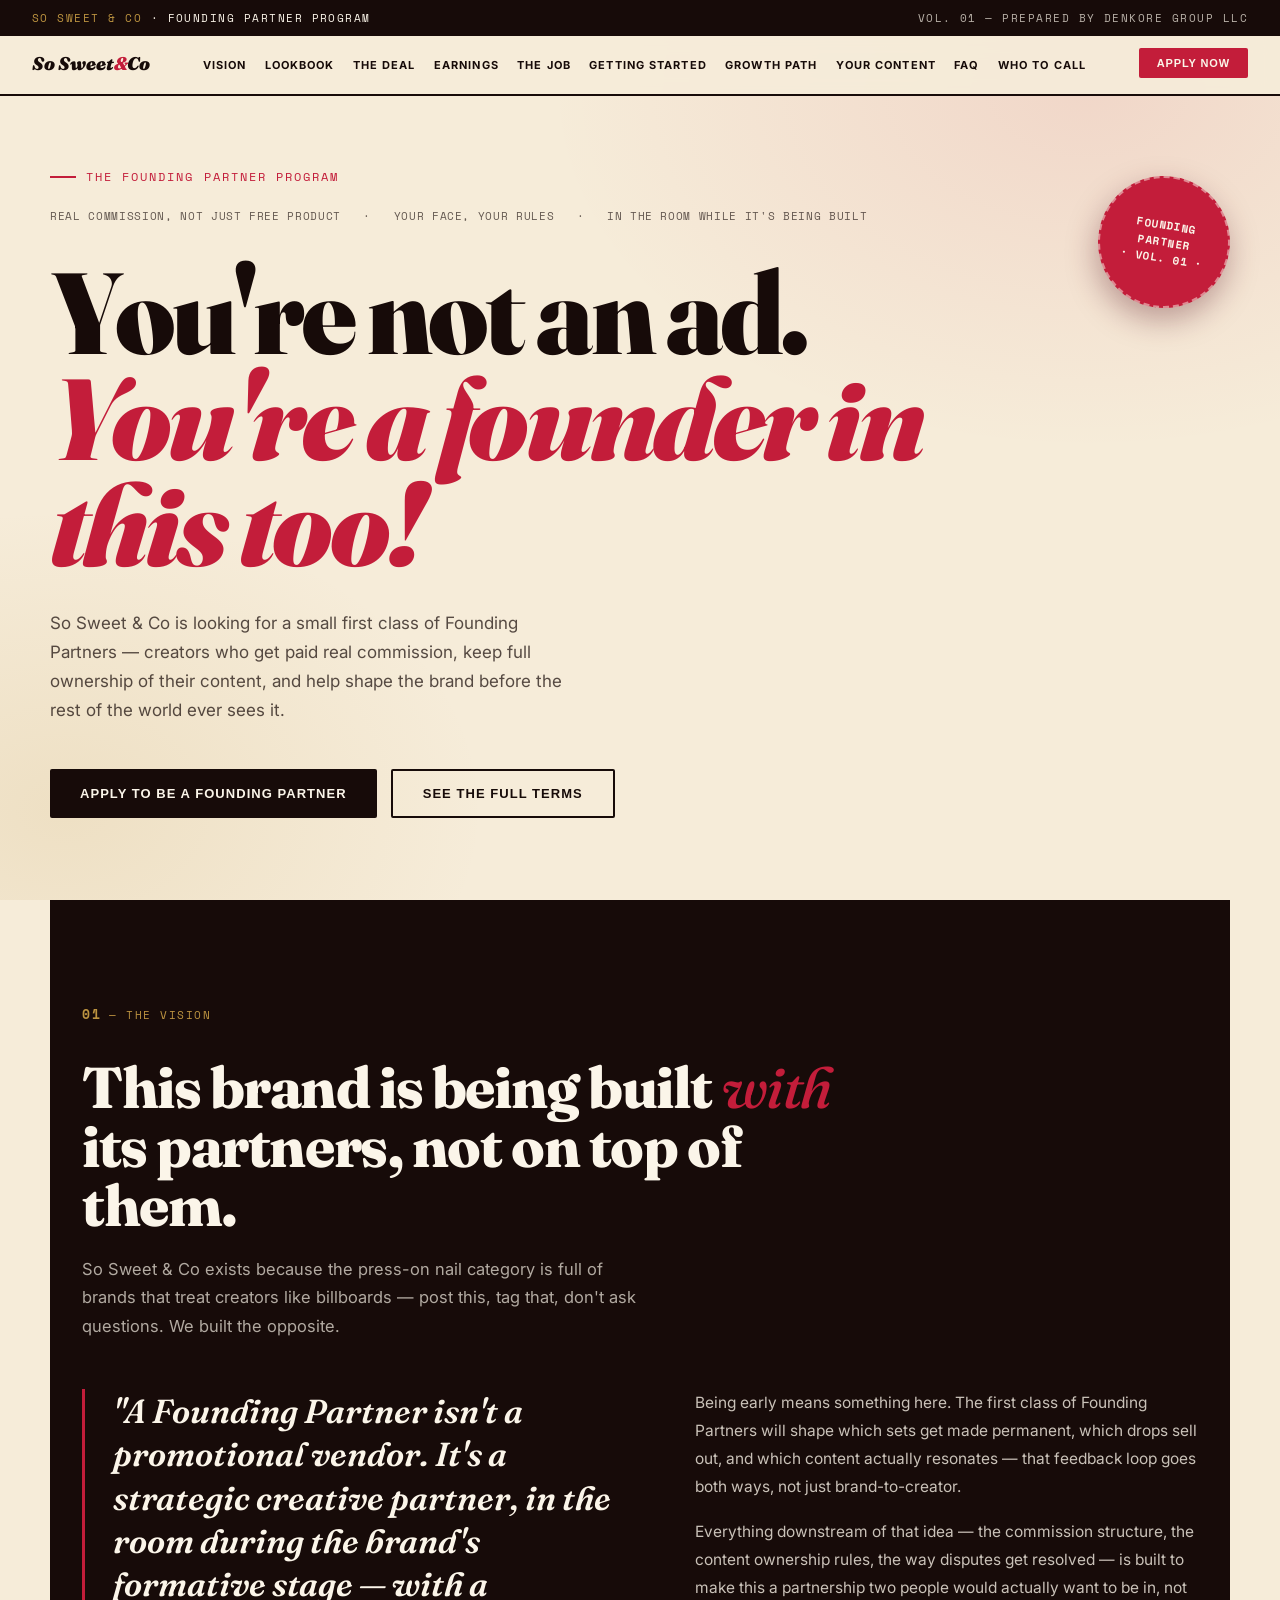
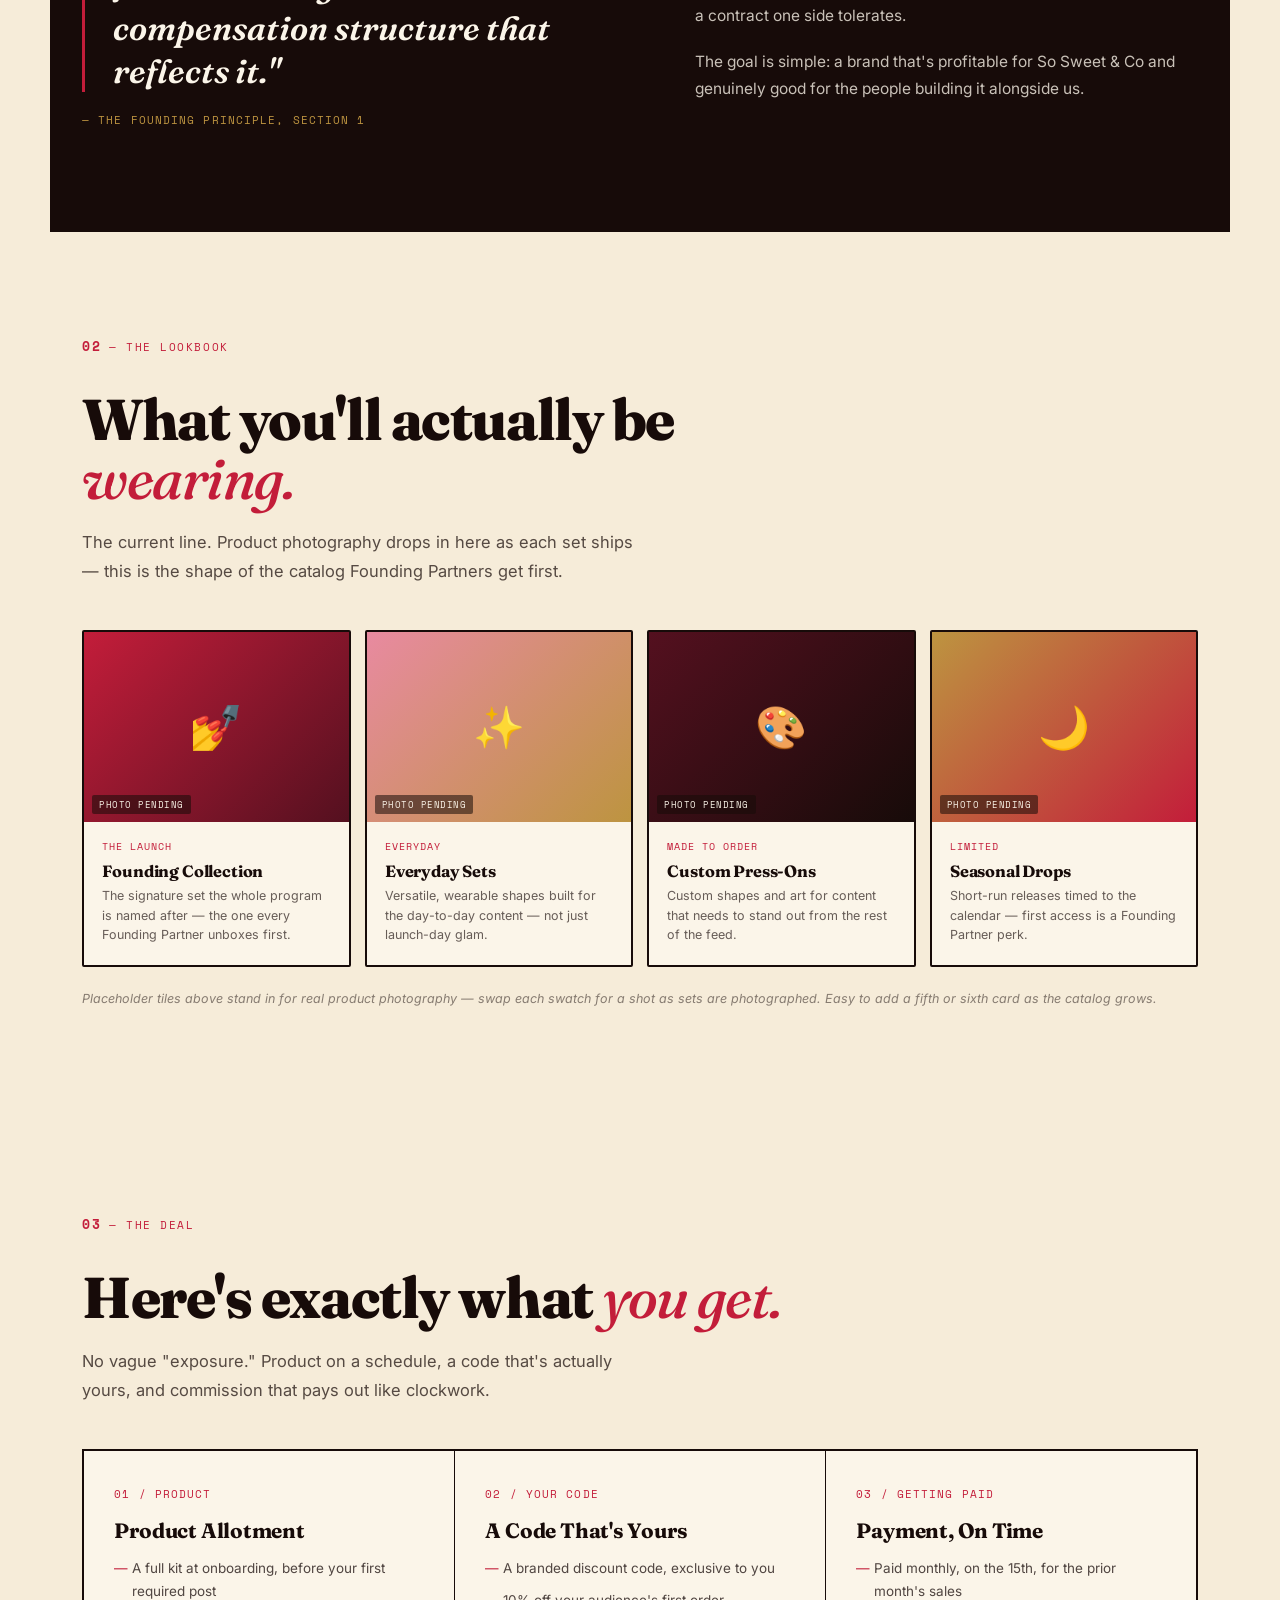
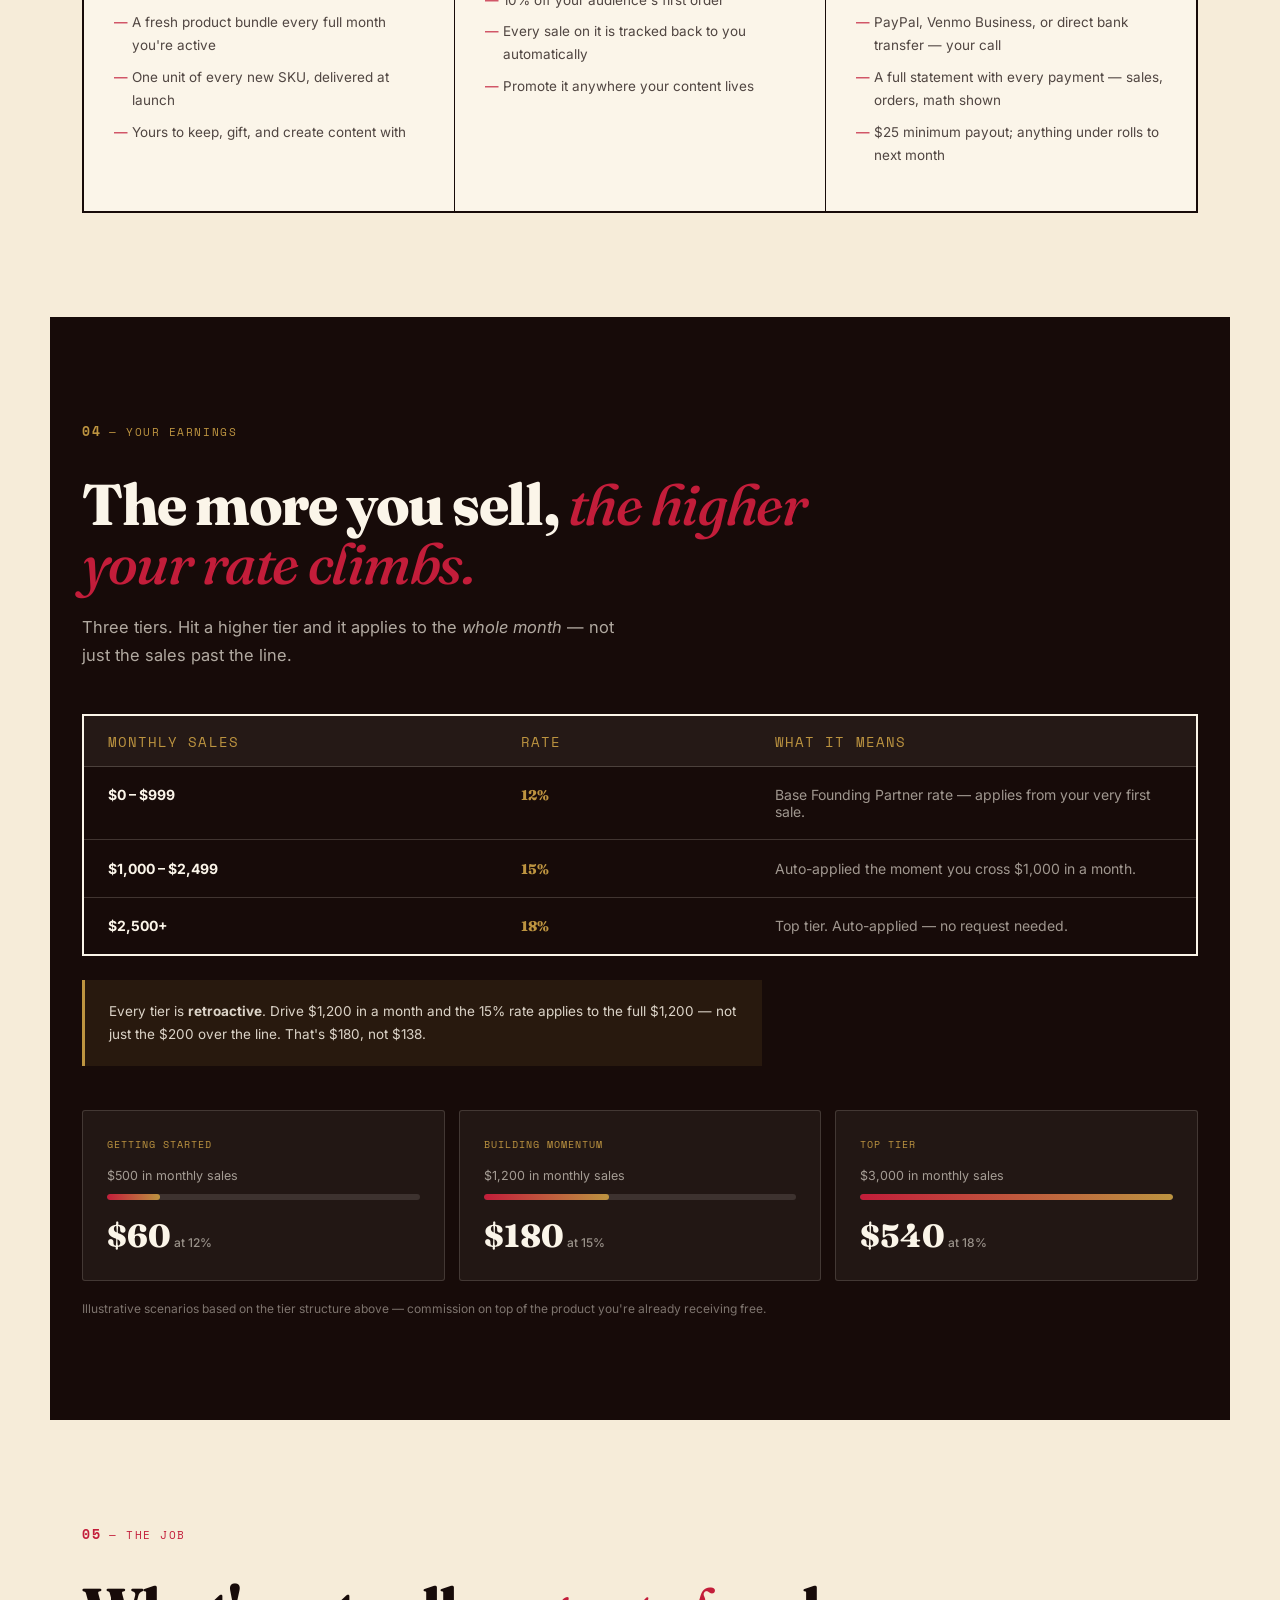
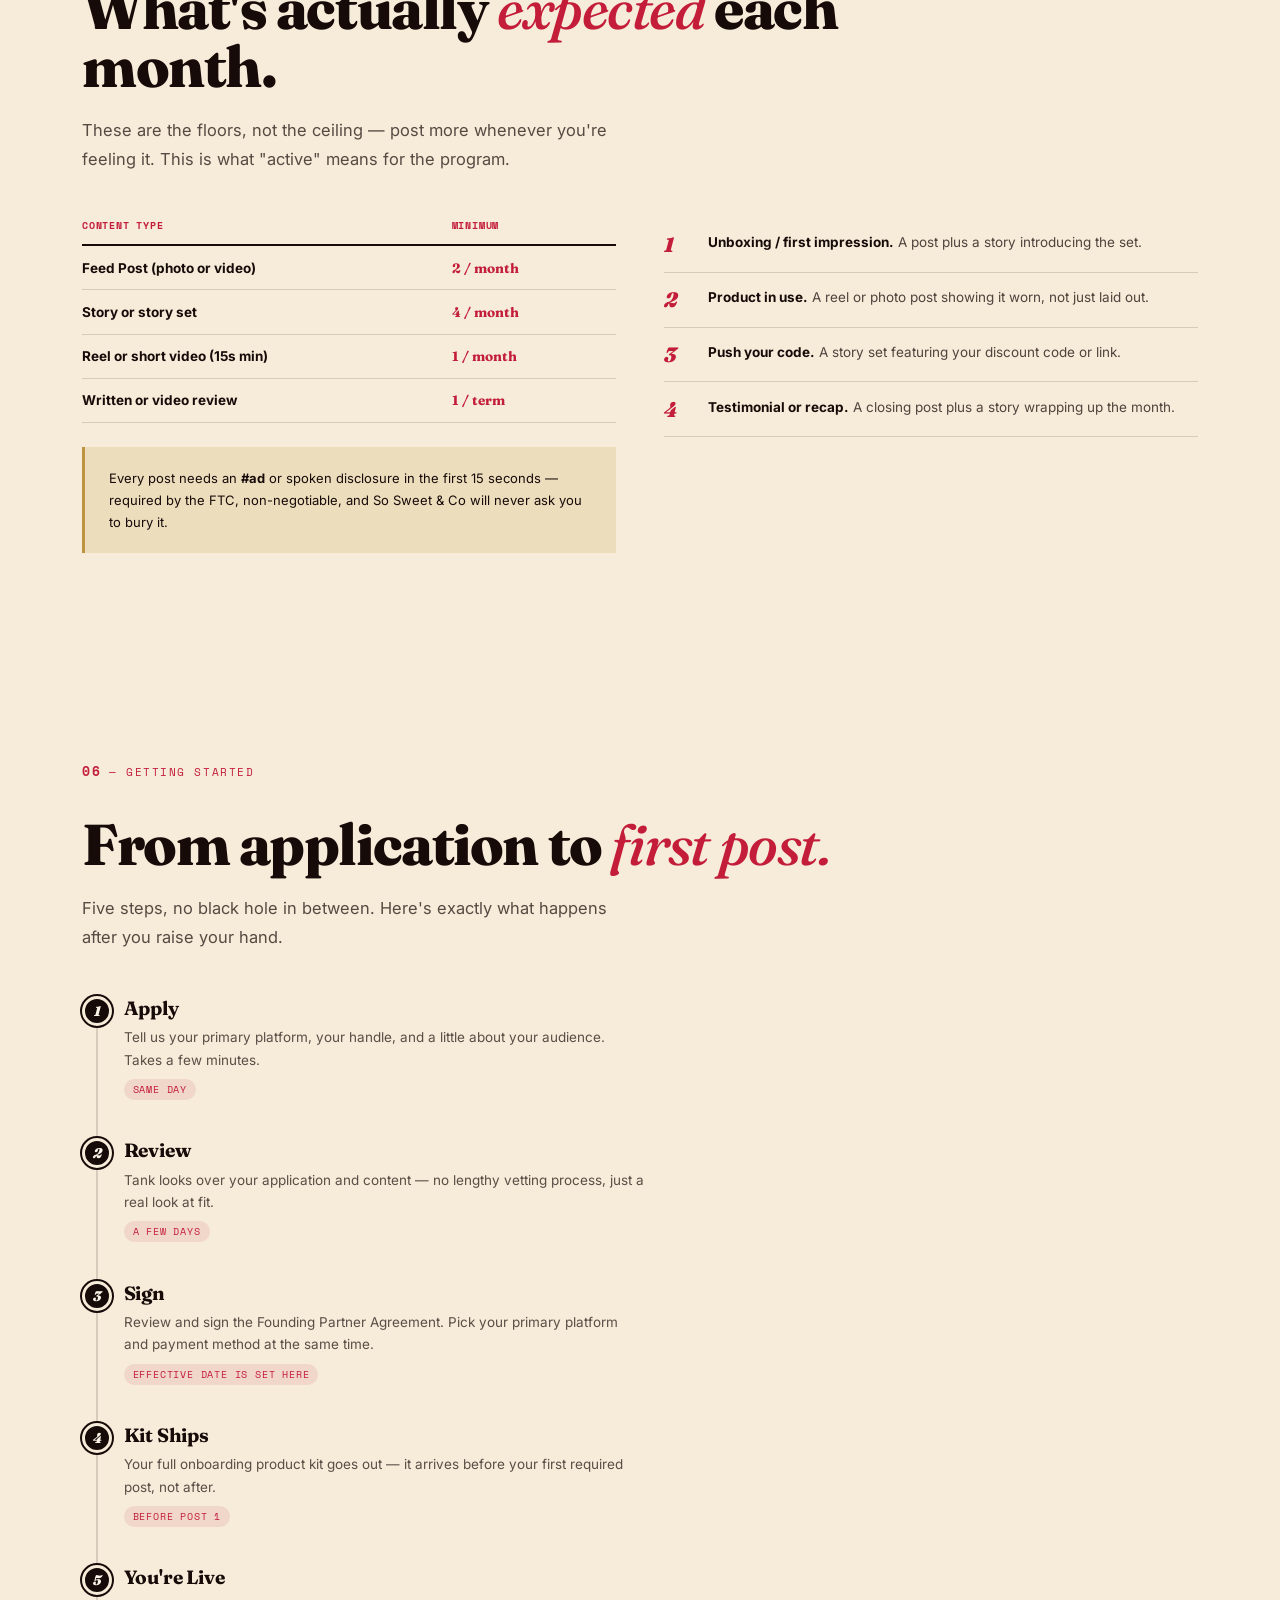
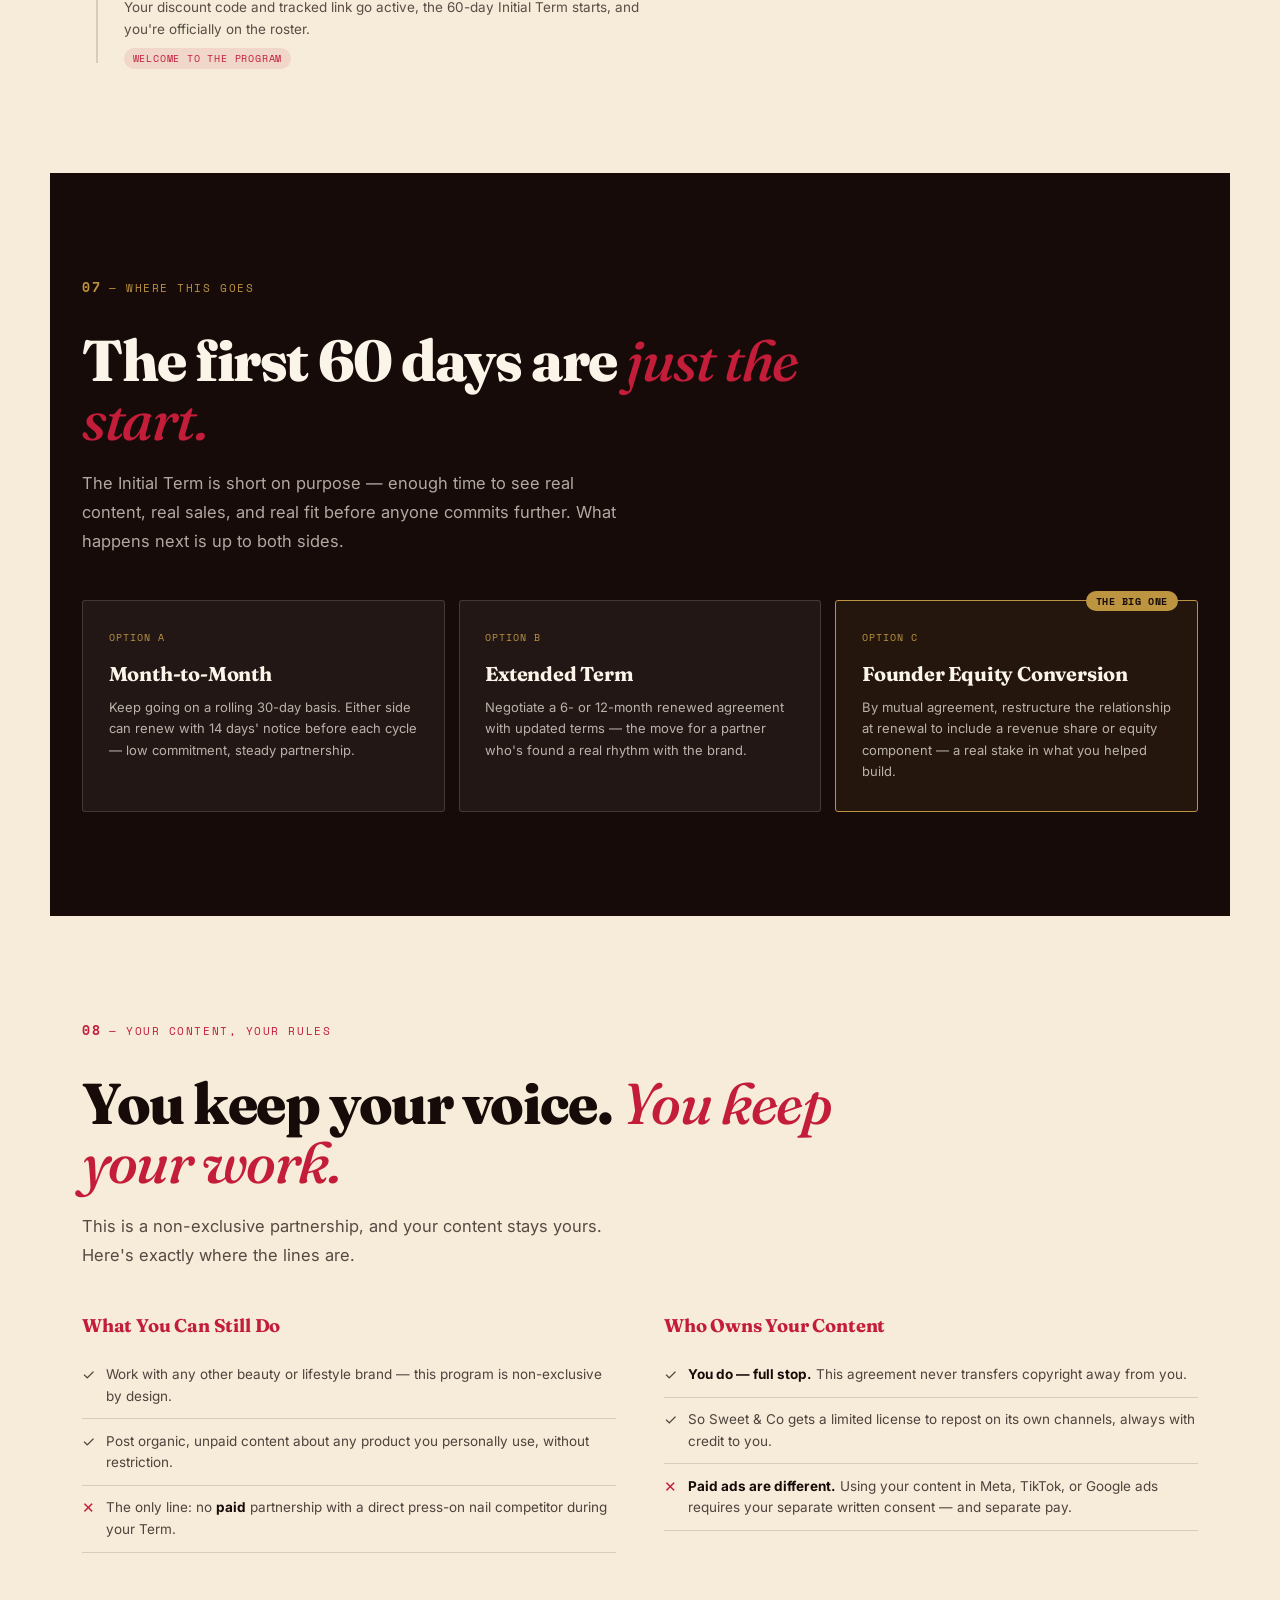
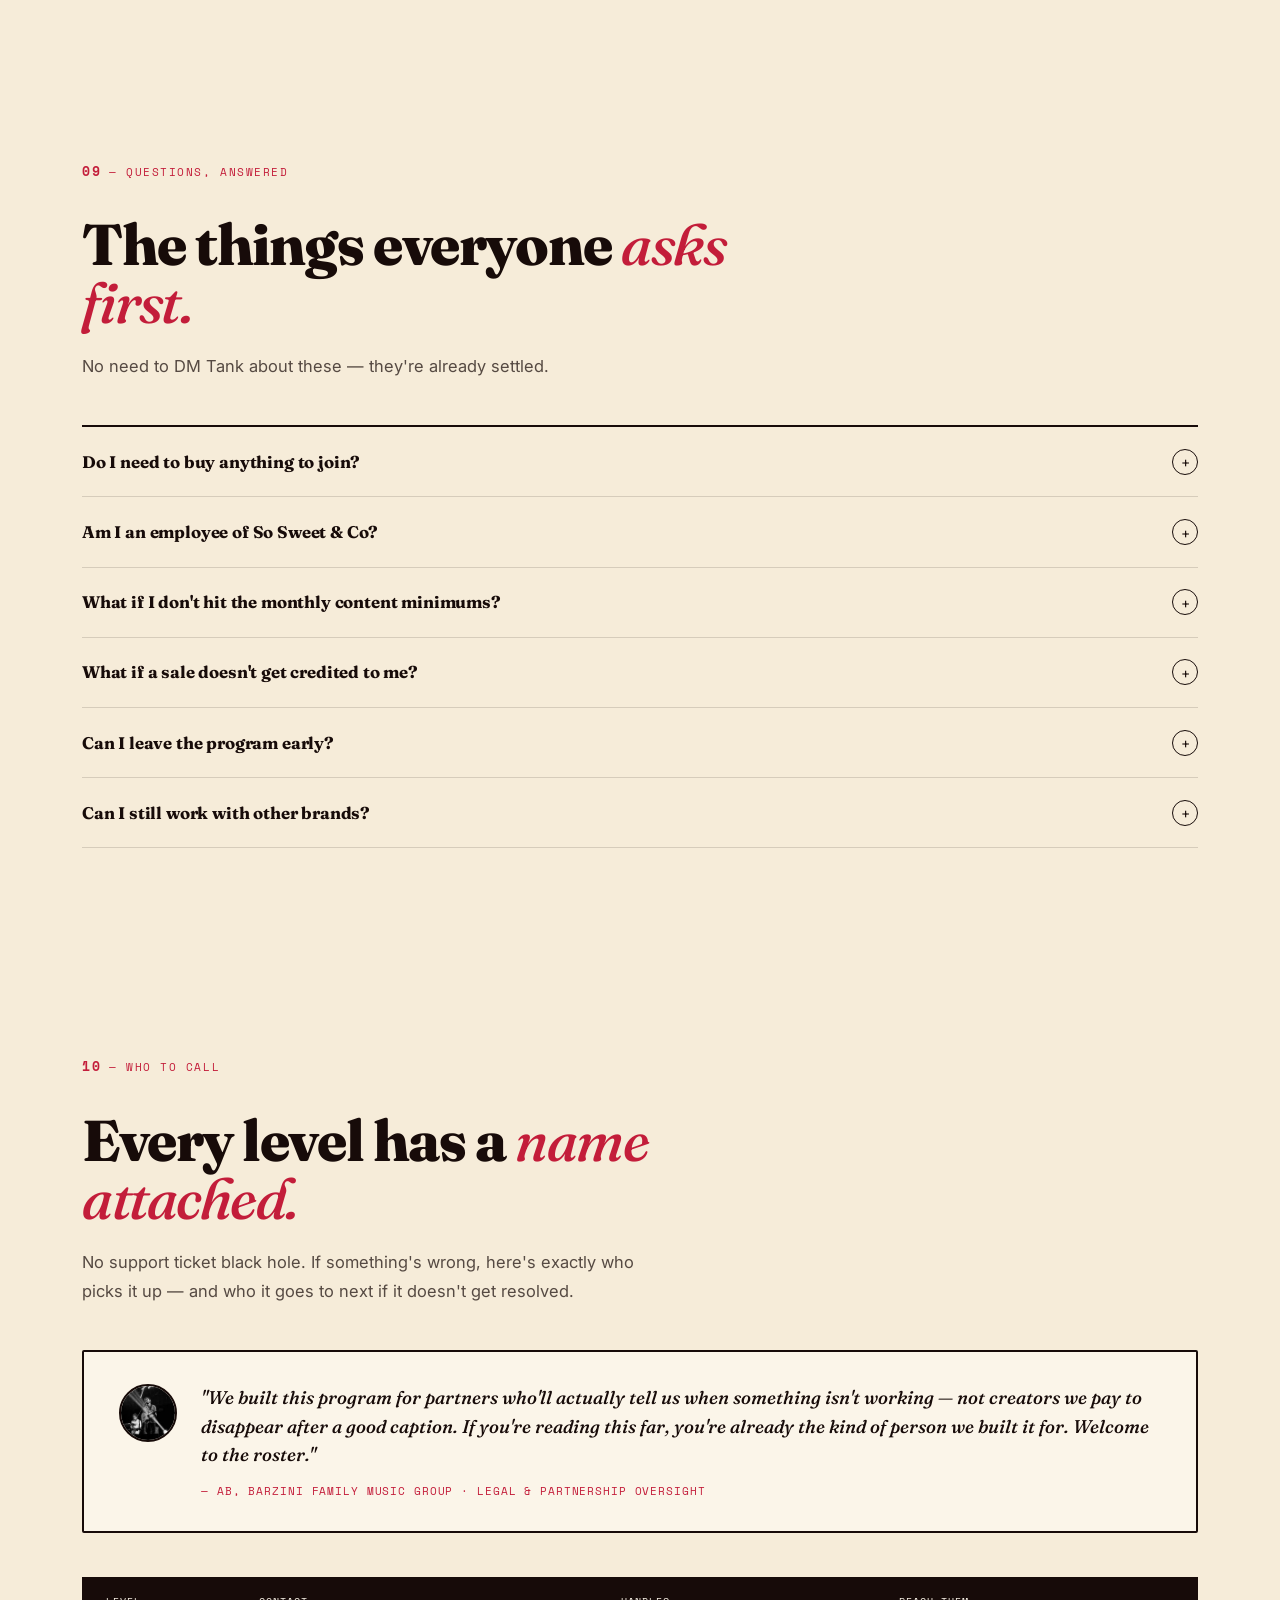
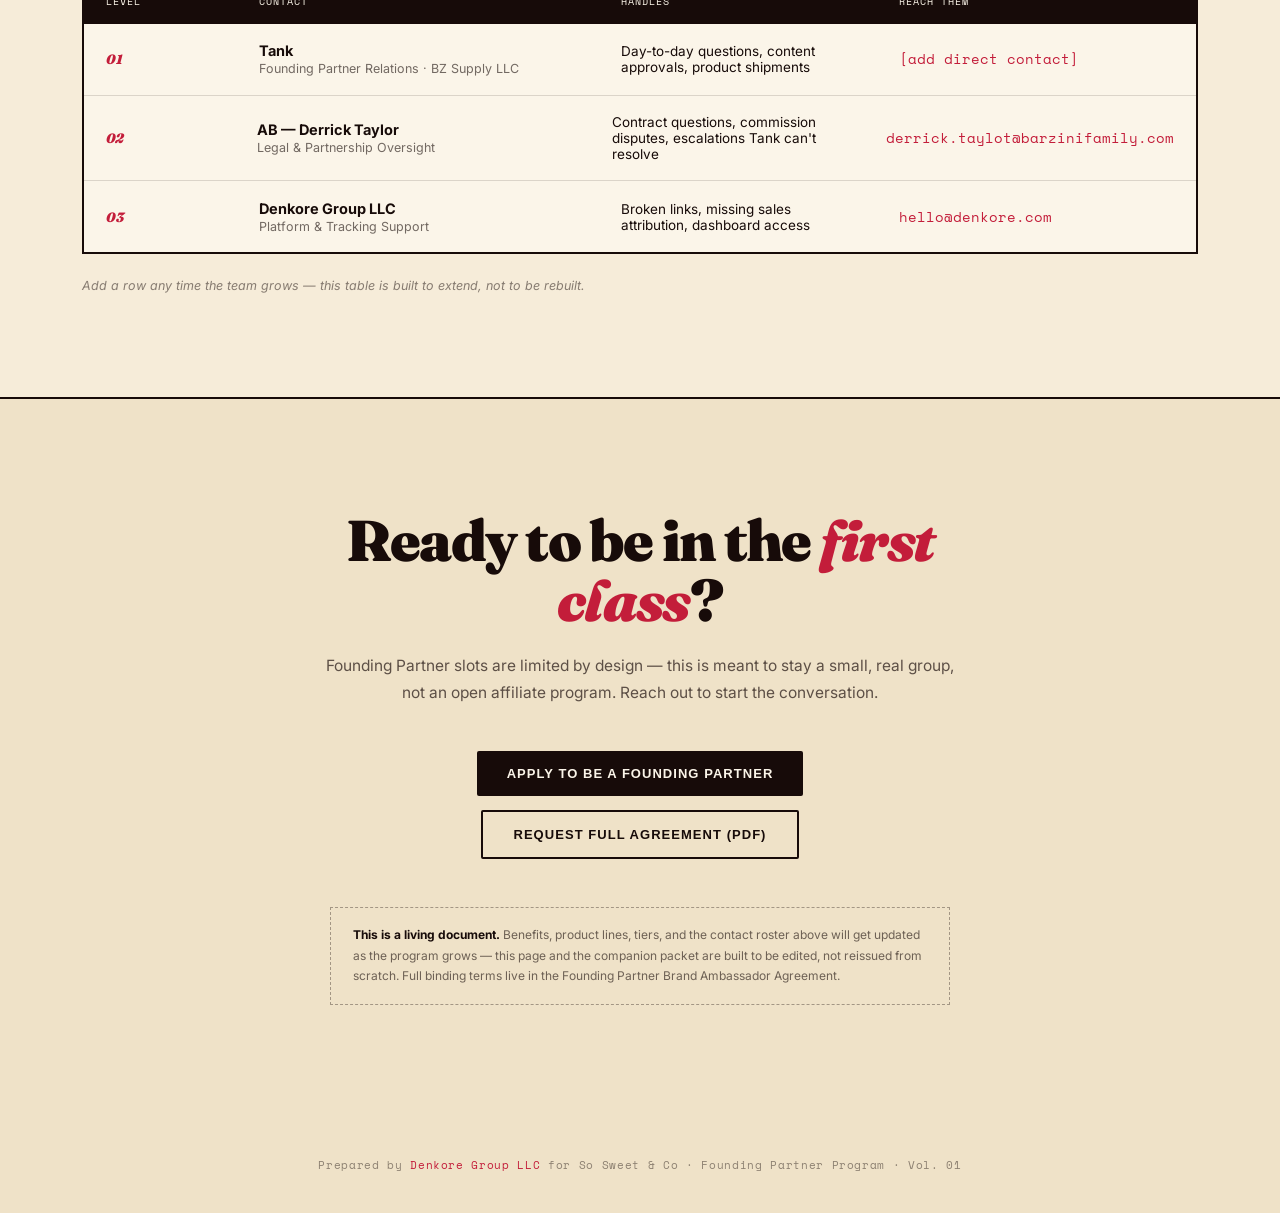
==== commit 0352b59a: "testing s3 automation" ====
--- a/index.html
+++ b/index.html
@@ -50,7 +50,7 @@
       </div>
       <h1 class="cover-title display">
         You're not an ad.
-        <em>You're a founder in this too.</em>
+        <em>You're a founder in this too!</em>
       </h1>
       <p class="cover-sub">So Sweet &amp; Co is looking for a small first class of Founding Partners — creators who get
         paid real commission, keep full ownership of their content, and help shape the brand before the rest of the
